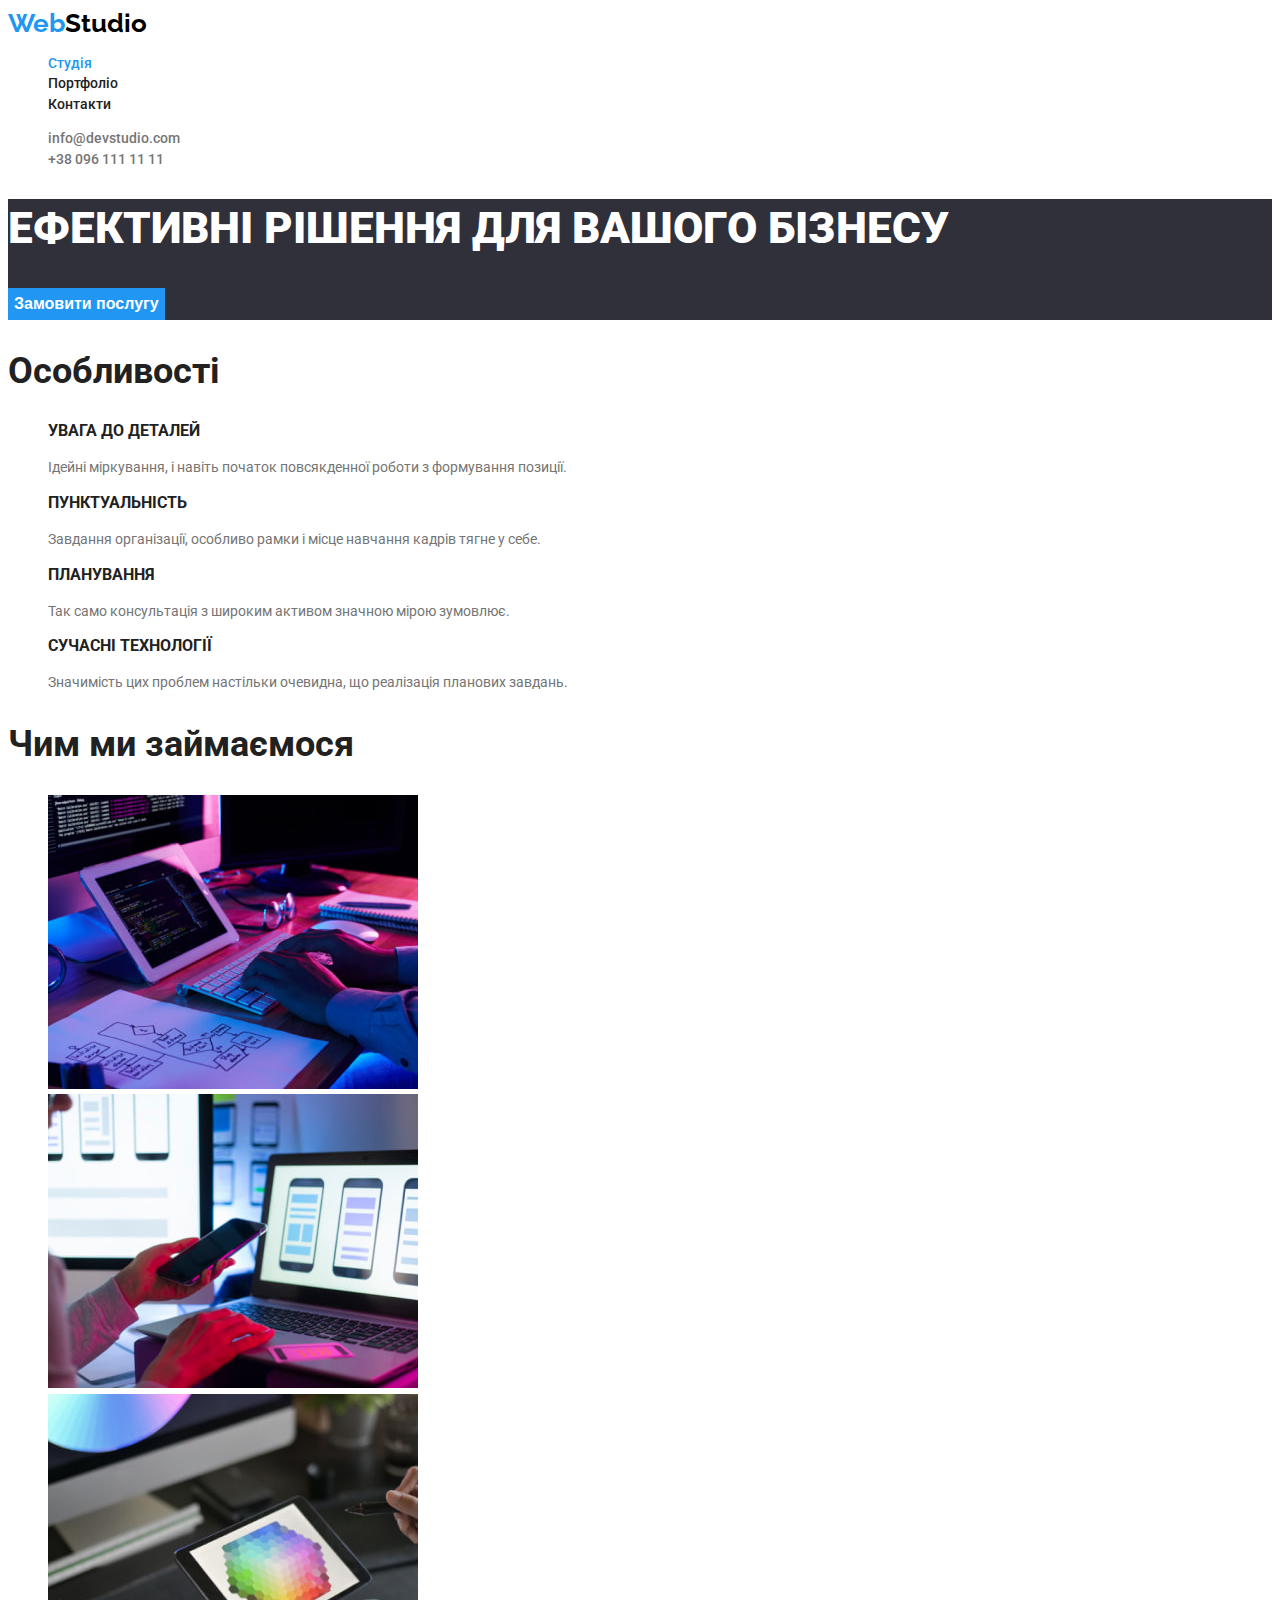
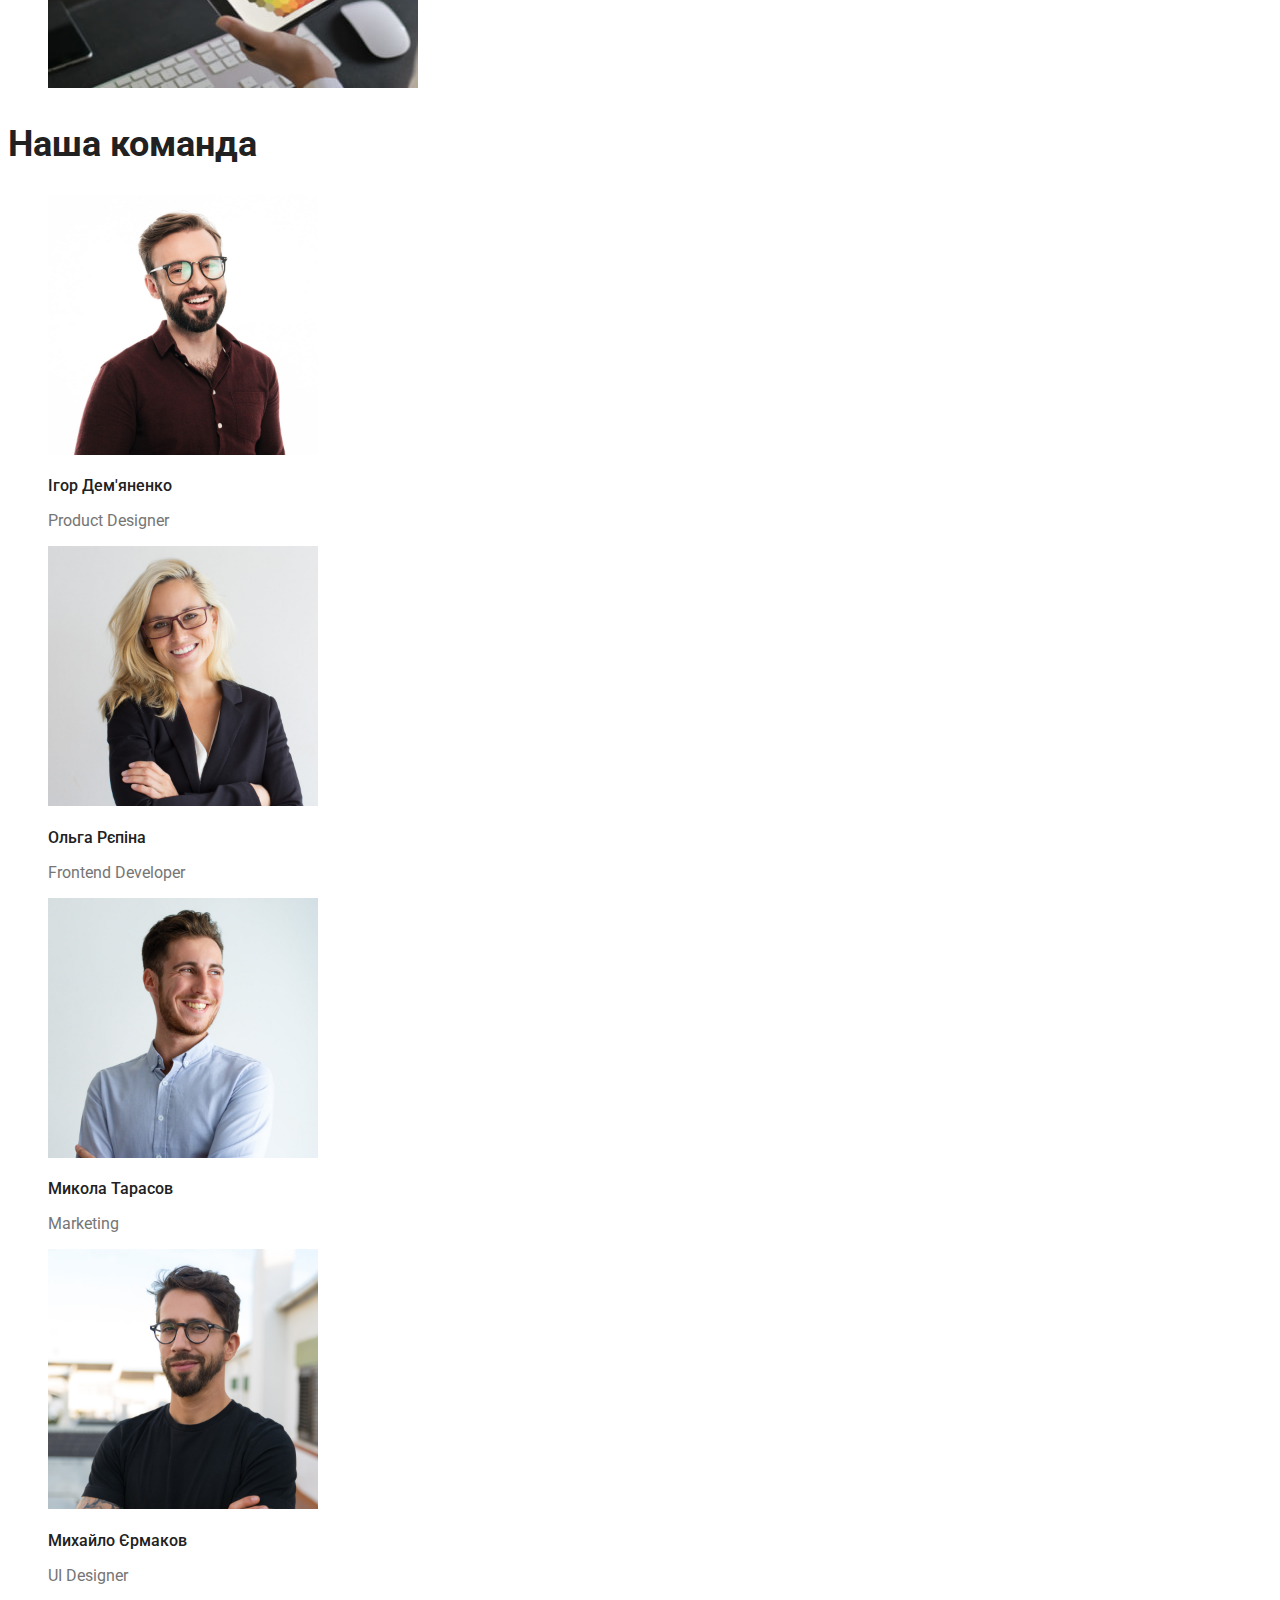
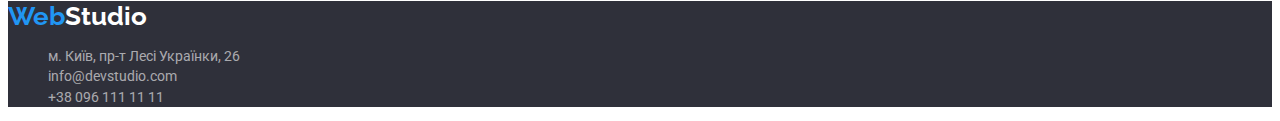
==== index.html @ 04b17957 "клонування попереднього проекту" ====
<!DOCTYPE html>
<html lang="uk">
<head>
    <meta charset="UTF-8">
    <meta http-equiv="X-UA-Compatible" content="IE=edge">
    <meta name="viewport" content="width=device-width, initial-scale=1.0">
    <title>Студія</title>
    <link rel="preconnect" href="https://fonts.googleapis.com">
    <link rel="preconnect" href="https://fonts.gstatic.com" crossorigin>
    <link href="https://fonts.googleapis.com/css2?family=Raleway:wght@700&family=Roboto:wght@400;500;700;900&display=swap"
        rel="stylesheet">
    <link rel="stylesheet" href="./css/styles.css">
</head>
<body>
    <header>
        <nav>
            <!-- логотип-->          
            <a class="logo-link" href="./index.html"><span class="logo blue">Web</span><span class="logo black">Studio</span></a>

            <!-- головне меню -->
            <ul class="site-nav list">
                <li><a class="link actual" href="./index.html">Студія</a></li>
                <li><a class="link" href="./portfolio.html">Портфоліо</a></li>
                <li><a class="link" href="">Контакти</a></li>
            </ul>
        </nav>
        
            <!-- контакти в шапці -->
            <ul class="header-contacts list">
                <li><a class="link" href="mailto:info@devstudio.com">info@devstudio.com</a></li>
                <li><a class="link" href="tel:+380961111111">+38 096 111 11 11</a></li>
            </ul>
    </header>

    <main>
        
        <!-- Герой -->
        <section class="hero">

            <h1 class="hero-title">Ефективні рішення для вашого бізнесу</h1>
            <button class="hero-button" type="button">Замовити послугу</button>

        </section>

        <!-- Особливості компанії -->
        <section class="section">
            <h2 class="section-title">Особливості</h2>
            <ul class="features list">
                <li>
                    <h3 class="title">Увага до деталей</h3>
                    <p>Ідейні міркування, і навіть початок повсякденної роботи з формування позиції.</p>
                </li>
                <li>
                    <h3 class="title">Пунктуальність</h3>
                    <p>Завдання організації, особливо рамки і місце навчання кадрів тягне у себе.</p>
                </li>
                <li>
                    <h3 class="title">Планування</h3>
                    <p>Так само консультація з широким активом значною мірою зумовлює.</p>
                    </li>
                <li>
                    <h3 class="title">Сучасні технології</h3>
                    <p>Значимість цих проблем настільки очевидна, що реалізація планових завдань.</p>
                </li>
            </ul>
        </section>

        <!-- Чим ми займаємося -->
        <section class="section">
            <h2 class="section-title">Чим ми займаємося</h2>
            <ul class="list">
                <li>
                    <img src="./images/box1.jpg" alt="програмування" width="370">
                    </li>
                <li>
                    <img src="./images/box2.jpg" alt="адаптивний вебдизайн" width="370">
                    </li>
                <li>
                    <img src="./images/box3.jpg" alt="тестування" width="370">
                    </li>
            </ul>
        </section>

        <!-- Наша команда -->
        <section class="section">
            <h2 class="section-title">Наша команда</h2>
            <ul class=" team list">
                <li>
                    <img src="./images/ihordemianenko.jpg" alt="Ігор Дем'яненко" width="270">
                    <h3 class="title">Ігор Дем'яненко</h3>
                    <p class="text" lang="en">Product Designer</p>
                </li>
                <li>
                    <img src="./images/olhariepina.jpg" alt="Ольга Рєпіна" width="270">
                    <h3 class="title">Ольга Рєпіна</h3>
                    <p class="text" lang="en">Frontend Developer</p>
                </li>
                <li>
                    <img src="./images/mykolatarasov.jpg" alt="Микола Тарасов" width="270">
                    <h3 class="title">Микола Тарасов</h3>
                    <p class="text" lang="en">Marketing</p>
                </li>
                <li>
                    <img src="./images/mykhailoiermakov.jpg" alt="Михайло Єрмаков" width="270">
                    <h3 class="title">Михайло Єрмаков</h3>
                    <p class="text" lang="en">UI Designer</p>
                </li>
            </ul>
        </section>

    </main>

    <!-- Підвал -->
    <footer class="footer">
        <a class="logo-link" href="./index.html"><span class="logo blue">Web</span><span class="logo white">Studio</span></a>
    
        <!-- контакти в підвалі -->
        <address class="contact-info"> 
            <ul class="list">
                <li><a class="link map" href="https://goo.gl/maps/V94aspMxWCVMp6bf6" target="_blank" rel="noopener noreferrer">м. Київ, пр-т Лесі Українки, 26</a></li>
                <li><a class="link" href="mailto:info@devstudio.com">info@devstudio.com</a></li>
                <li><a class="link" href="tel:+380961111111">+38 096 111 11 11</a></li>
            </ul>
        </address>
    </footer>
</body>
</html>
---- css/styles.css ----
/* color map */
    :root {
        --primary-text-color: #757575;
        --title-text-color: #212121;
        --footer-text-color: rgba(255, 255, 255, 0.6);
        --primary-accent-color: #2196F3;
        --secondary-accent-color: #FFFFFF;
        --primary-bcg-color: #F5F5F5;
        --bg-color-light: #F5F4FA;
        --bg-color-dark: #2F303A;
        --exemple-border-color: #EEEEEE;
    }

/* global text styles */
    body {
        color: var(--primary-text-color);
        font-family: 'Roboto', sans-serif;
        font-weight: 400;
        Font-size: 14px;
        Line-height: 1.46;
    }

/* logo styles */
    .logo {
        font-family: 'Raleway', sans-serif;
        font-weight: 700;
        font-size: 26px;
        line-height: 1.19;
    }
    .logo.blue {
        color: var(--primary-accent-color);
    }
    .logo.black {
        color: #000000;
    }
    .logo.white {
        color: var(--secondary-accent-color);
    }
    .logo-link {
        text-decoration: none;
    }

/* site navigation styles */
    .site-nav .link,
    .header-contacts .link {
        text-decoration: none;
        font-weight: 500;
        line-height: 1.14;
    }
    .site-nav .link {
        color: var(--title-text-color);
    }
    .header-contacts .link {
        color: var(--primary-text-color);
    }
    .site-nav .link:hover,
    .site-nav .link:focus,
    .header-contacts .link:hover,
    .header-contacts .link:focus {  
        color: var(--primary-accent-color);
    }
    .link.actual {
        color: var(--primary-accent-color);
    }

/* link list styles */
    .list {
        list-style: none;
    }

/* hero styles */
    .hero {
        background-color: var(--bg-color-dark);
    }
    .hero-title {
        color: var(--secondary-accent-color);
        font-weight: 900;
        font-size: 44px;
        line-height: 1.36;
        text-transform: uppercase;
    }
    .hero-button {
        background-color: var(--primary-accent-color);
        color: var(--secondary-accent-color);
        font-weight: 700;
        font-size: 16px;
        line-height: 1.88;
        border: none;
    }

/* section styles */
    .section-title {
        color: var(--title-text-color);
        font-weight: 700;
        font-size: 36px;
        line-height: 1.17;
    }

/* features styles */
    .features .title {
        color: var(--title-text-color);
        font-weight: 700;
        line-height: 1.14;
        text-transform: uppercase;
    }

/* team styles */
.team .title {
    color: var(--title-text-color);
    font-weight: 500;
}
.team .title,
.team .text {
    font-size: 16px;
    line-height: 1.19;
}

/* portfolio styles */
.filter-button {
    background-color: var(--bg-color-light);
    color: var(--title-text-color);
    font-size: 16px;
    font-weight: 500;
    line-height: 1.63;
    border: none;
}
.filter-button:hover,
.filter-button:focus {
    background-color: var(--primary-accent-color);
    color: var(--secondary-accent-color);
    font-size: 16px;
    font-weight: 500;
    line-height: 1.63;
    border: none;
}

.exemple .title {
    color: var(--title-text-color);
    font-weight: 700;
    font-size: 18px;
    line-height: 2.0;
}
.exemple .text {
    font-size: 16px;
    line-height: 1.88;
}

/* footer styles */
    .footer {
        background-color: var(--bg-color-dark);
    }
    .link.map {
        color: var(--secondary-accent-color);
    }
    .contact-info {
        font-style: normal;
    }
    .contact-info .link {
        text-decoration: none;
        color: var(--footer-text-color);
    }
    .contact-info .link:hover,
    .contact-info .link:focus {
        color: var(--primary-accent-color);
    }
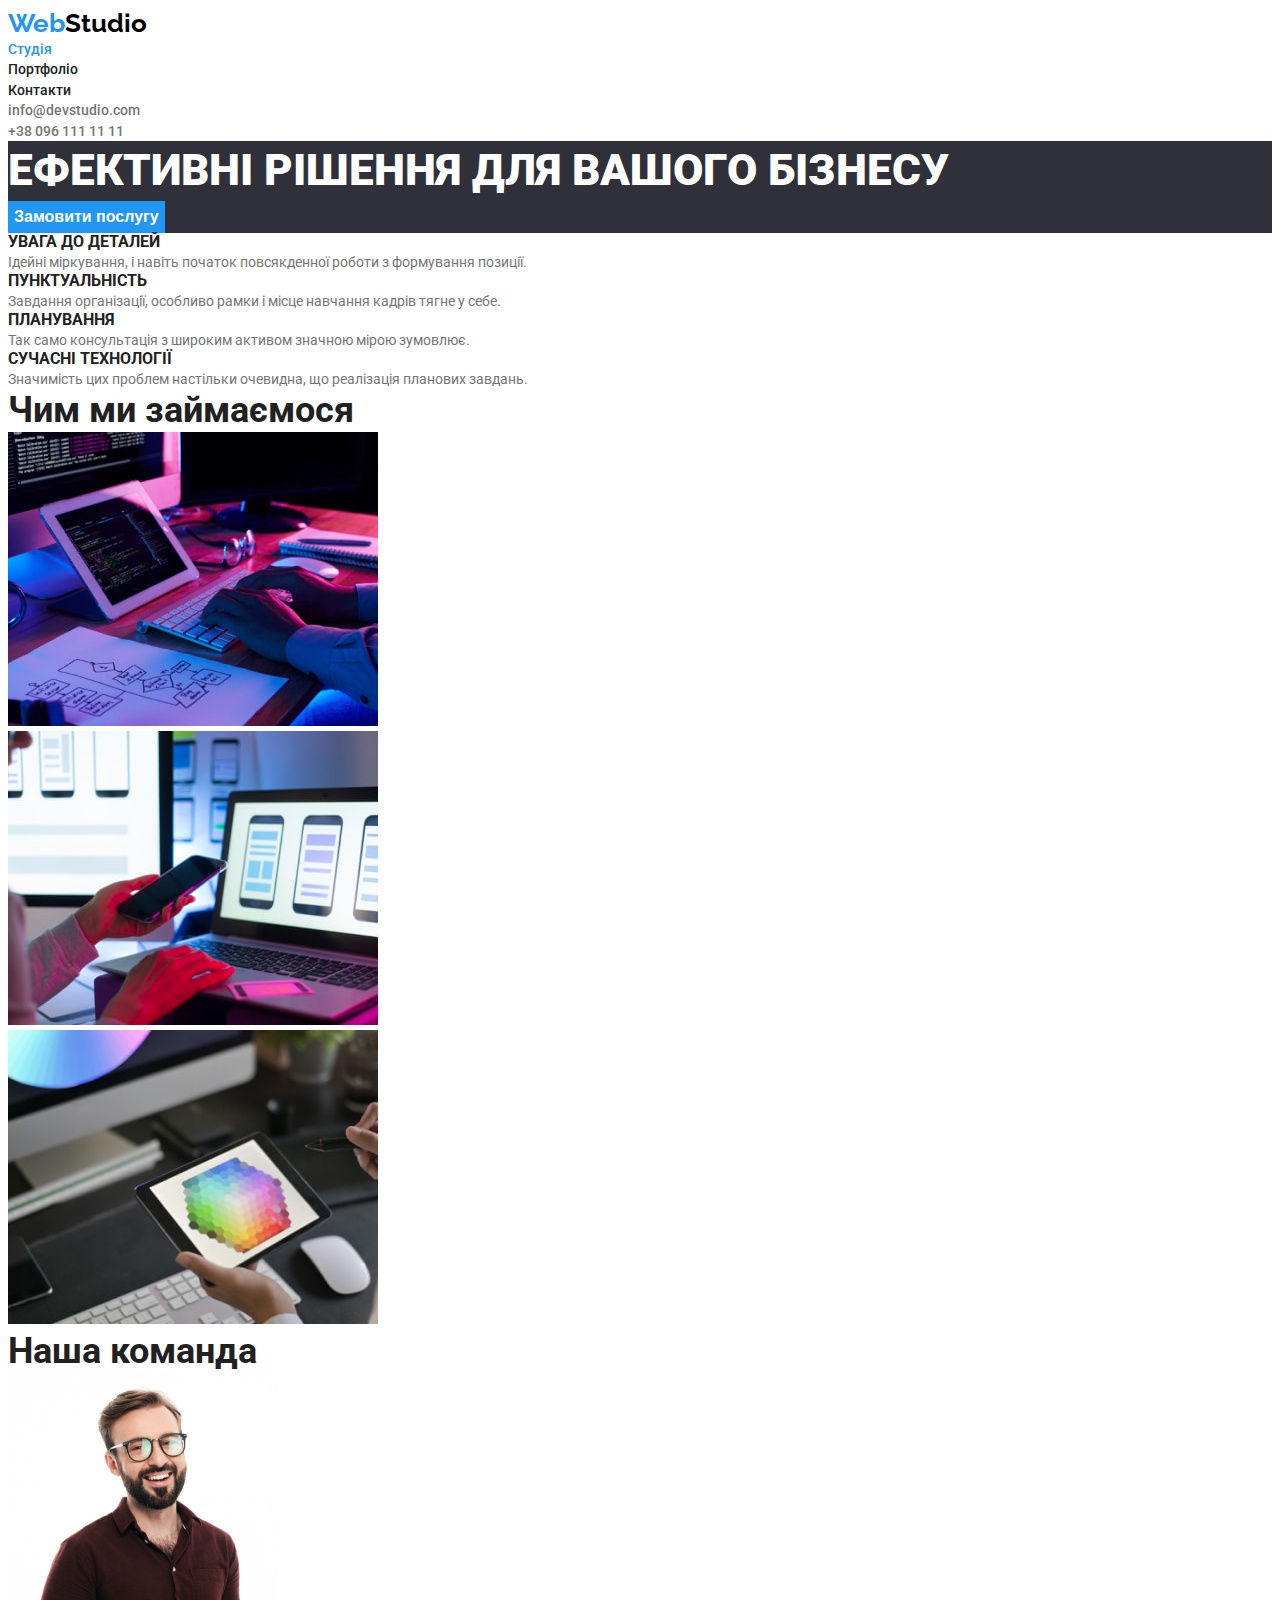
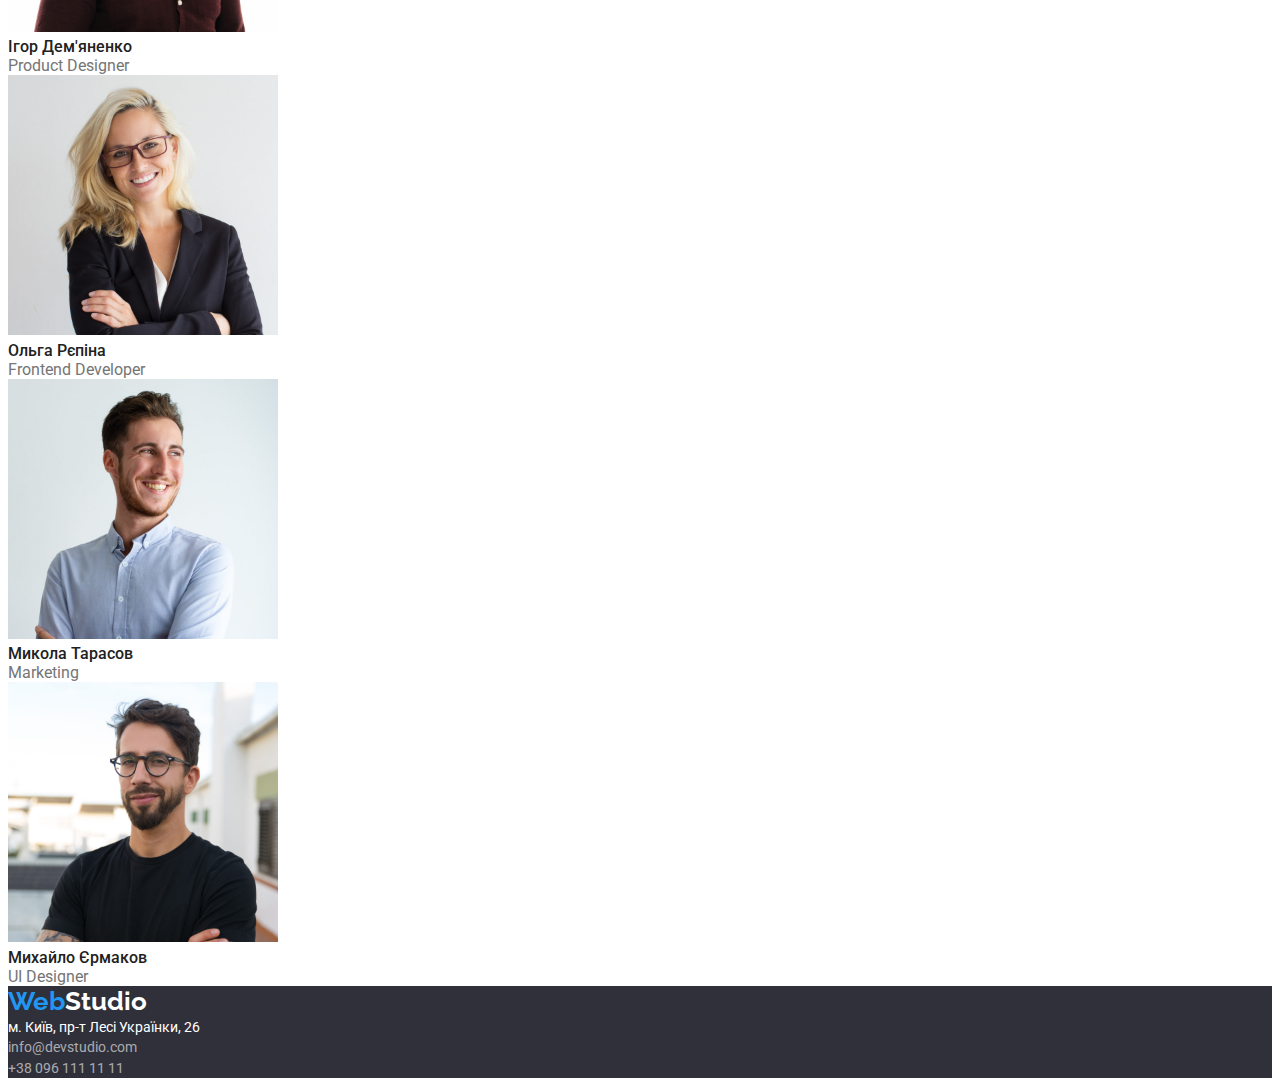
==== commit 942538a9: "обнулив стилі" ====
--- a/index.html
+++ b/index.html
@@ -15,7 +15,7 @@
     <header>
         <nav>
             <!-- логотип-->          
-            <a class="logo-link" href="./index.html"><span class="logo blue">Web</span><span class="logo black">Studio</span></a>
+            <a class="link" href="./index.html"><span class="logo blue">Web</span><span class="logo black">Studio</span></a>
 
             <!-- головне меню -->
             <ul class="site-nav list">
@@ -44,7 +44,7 @@
 
         <!-- Особливості компанії -->
         <section class="section">
-            <h2 class="section-title">Особливості</h2>
+            <h2 class="section-title visually-hidden">Особливості</h2>
             <ul class="features list">
                 <li>
                     <h3 class="title">Увага до деталей</h3>
@@ -112,7 +112,7 @@
 
     <!-- Підвал -->
     <footer class="footer">
-        <a class="logo-link" href="./index.html"><span class="logo blue">Web</span><span class="logo white">Studio</span></a>
+        <a class="link" href="./index.html"><span class="logo blue">Web</span><span class="logo white">Studio</span></a>
     
         <!-- контакти в підвалі -->
         <address class="contact-info"> 
--- a/css/styles.css
+++ b/css/styles.css
@@ -1,166 +1,206 @@
-
 /* color map */
-    :root {
-        --primary-text-color: #757575;
-        --title-text-color: #212121;
-        --footer-text-color: rgba(255, 255, 255, 0.6);
-        --primary-accent-color: #2196F3;
-        --secondary-accent-color: #FFFFFF;
-        --primary-bcg-color: #F5F5F5;
-        --bg-color-light: #F5F4FA;
-        --bg-color-dark: #2F303A;
-        --exemple-border-color: #EEEEEE;
-    }
+:root {
+  --primary-text-color: #757575;
+  --title-text-color: #212121;
+  --footer-text-color: rgba(255, 255, 255, 0.6);
+  --primary-accent-color: #2196f3;
+  --secondary-accent-color: #ffffff;
+  --primary-bcg-color: #f5f5f5;
+  --bg-color-light: #f5f4fa;
+  --bg-color-dark: #2f303a;
+  --exemple-border-color: #eeeeee;
+}
+
+/* reset basic styles*/
+
+h1,
+h2,
+h3,
+h4,
+p {
+  margin-top: 0;
+  margin-bottom: 0;
+}
+
+ul,
+ol {
+  margin-top: 0;
+  margin-bottom: 0;
+  padding-left: 0;
+}
+
+html {
+  box-sizing: border-box;
+}
+
+.link {
+  text-decoration: none;
+}
+
+*,
+*::before,
+*::after {
+  box-sizing: inherit;
+}
+
+.list {
+  list-style: none;
+}
 
 /* global text styles */
-    body {
-        color: var(--primary-text-color);
-        font-family: 'Roboto', sans-serif;
-        font-weight: 400;
-        Font-size: 14px;
-        Line-height: 1.46;
-    }
+body {
+  color: var(--primary-text-color);
+  font-family: 'Roboto', sans-serif;
+  font-weight: 400;
+  font-size: 14px;
+  line-height: 1.46;
+}
 
 /* logo styles */
-    .logo {
-        font-family: 'Raleway', sans-serif;
-        font-weight: 700;
-        font-size: 26px;
-        line-height: 1.19;
-    }
-    .logo.blue {
-        color: var(--primary-accent-color);
-    }
-    .logo.black {
-        color: #000000;
-    }
-    .logo.white {
-        color: var(--secondary-accent-color);
-    }
-    .logo-link {
-        text-decoration: none;
-    }
+.logo {
+  font-family: 'Raleway', sans-serif;
+  font-weight: 700;
+  font-size: 26px;
+  line-height: 1.19;
+}
+.logo.blue {
+  color: var(--primary-accent-color);
+}
+.logo.black {
+  color: #000000;
+}
+.logo.white {
+  color: var(--secondary-accent-color);
+}
 
 /* site navigation styles */
-    .site-nav .link,
-    .header-contacts .link {
-        text-decoration: none;
-        font-weight: 500;
-        line-height: 1.14;
-    }
-    .site-nav .link {
-        color: var(--title-text-color);
-    }
-    .header-contacts .link {
-        color: var(--primary-text-color);
-    }
-    .site-nav .link:hover,
-    .site-nav .link:focus,
-    .header-contacts .link:hover,
-    .header-contacts .link:focus {  
-        color: var(--primary-accent-color);
-    }
-    .link.actual {
-        color: var(--primary-accent-color);
-    }
-
-/* link list styles */
-    .list {
-        list-style: none;
-    }
+.site-nav .link,
+.header-contacts .link {
+  font-weight: 500;
+  line-height: 1.14;
+}
+.site-nav .link {
+  color: var(--title-text-color);
+}
+.header-contacts .link {
+  color: var(--primary-text-color);
+}
+.site-nav .link:hover,
+.site-nav .link:focus,
+.header-contacts .link:hover,
+.header-contacts .link:focus {
+  color: var(--primary-accent-color);
+}
+.link.actual {
+  color: var(--primary-accent-color);
+}
+
 
 /* hero styles */
-    .hero {
-        background-color: var(--bg-color-dark);
-    }
-    .hero-title {
-        color: var(--secondary-accent-color);
-        font-weight: 900;
-        font-size: 44px;
-        line-height: 1.36;
-        text-transform: uppercase;
-    }
-    .hero-button {
-        background-color: var(--primary-accent-color);
-        color: var(--secondary-accent-color);
-        font-weight: 700;
-        font-size: 16px;
-        line-height: 1.88;
-        border: none;
-    }
+.hero {
+  background-color: var(--bg-color-dark);
+}
+.hero-title {
+  color: var(--secondary-accent-color);
+  font-weight: 900;
+  font-size: 44px;
+  line-height: 1.36;
+  text-transform: uppercase;
+}
+.hero-button {
+  background-color: var(--primary-accent-color);
+  color: var(--secondary-accent-color);
+  font-weight: 700;
+  font-size: 16px;
+  line-height: 1.88;
+  border: none;
+}
 
 /* section styles */
-    .section-title {
-        color: var(--title-text-color);
-        font-weight: 700;
-        font-size: 36px;
-        line-height: 1.17;
-    }
+
+.visually-hidden {
+  position: absolute;
+  white-space: nowrap;
+  width: 1px;
+  height: 1px;
+  overflow: hidden;
+  border: 0;
+  padding: 0;
+  clip: rect(0 0 0 0);
+  clip-path: inset(50%);
+  margin: -1px;
+}
+
+.section-title {
+  color: var(--title-text-color);
+  font-weight: 700;
+  font-size: 36px;
+  line-height: 1.17;
+}
 
 /* features styles */
-    .features .title {
-        color: var(--title-text-color);
-        font-weight: 700;
-        line-height: 1.14;
-        text-transform: uppercase;
-    }
+.features .title {
+  color: var(--title-text-color);
+  font-weight: 700;
+  line-height: 1.14;
+  text-transform: uppercase;
+}
 
 /* team styles */
 .team .title {
-    color: var(--title-text-color);
-    font-weight: 500;
+  color: var(--title-text-color);
+  font-weight: 500;
 }
 .team .title,
 .team .text {
-    font-size: 16px;
-    line-height: 1.19;
+  font-size: 16px;
+  line-height: 1.19;
 }
 
 /* portfolio styles */
 .filter-button {
-    background-color: var(--bg-color-light);
-    color: var(--title-text-color);
-    font-size: 16px;
-    font-weight: 500;
-    line-height: 1.63;
-    border: none;
+  background-color: var(--bg-color-light);
+  color: var(--title-text-color);
+  font-size: 16px;
+  font-weight: 500;
+  line-height: 1.63;
+  border: none;
 }
 .filter-button:hover,
 .filter-button:focus {
-    background-color: var(--primary-accent-color);
-    color: var(--secondary-accent-color);
-    font-size: 16px;
-    font-weight: 500;
-    line-height: 1.63;
-    border: none;
+  background-color: var(--primary-accent-color);
+  color: var(--secondary-accent-color);
+  font-size: 16px;
+  font-weight: 500;
+  line-height: 1.63;
+  border: none;
 }
 
 .exemple .title {
-    color: var(--title-text-color);
-    font-weight: 700;
-    font-size: 18px;
-    line-height: 2.0;
+  color: var(--title-text-color);
+  font-weight: 700;
+  font-size: 18px;
+  line-height: 2;
 }
 .exemple .text {
-    font-size: 16px;
-    line-height: 1.88;
+  font-size: 16px;
+  line-height: 1.88;
 }
 
 /* footer styles */
-    .footer {
-        background-color: var(--bg-color-dark);
-    }
-    .link.map {
-        color: var(--secondary-accent-color);
-    }
-    .contact-info {
-        font-style: normal;
-    }
-    .contact-info .link {
-        text-decoration: none;
-        color: var(--footer-text-color);
-    }
-    .contact-info .link:hover,
-    .contact-info .link:focus {
-        color: var(--primary-accent-color);
-    }
+.footer {
+  background-color: var(--bg-color-dark);
+}
+.contact-info {
+  font-style: normal;
+}
+.contact-info .link {
+  color: var(--footer-text-color);
+}
+.contact-info .link:hover,
+.contact-info .link:focus {
+  color: var(--primary-accent-color);
+}
+.link.map {
+  color: var(--secondary-accent-color);
+}
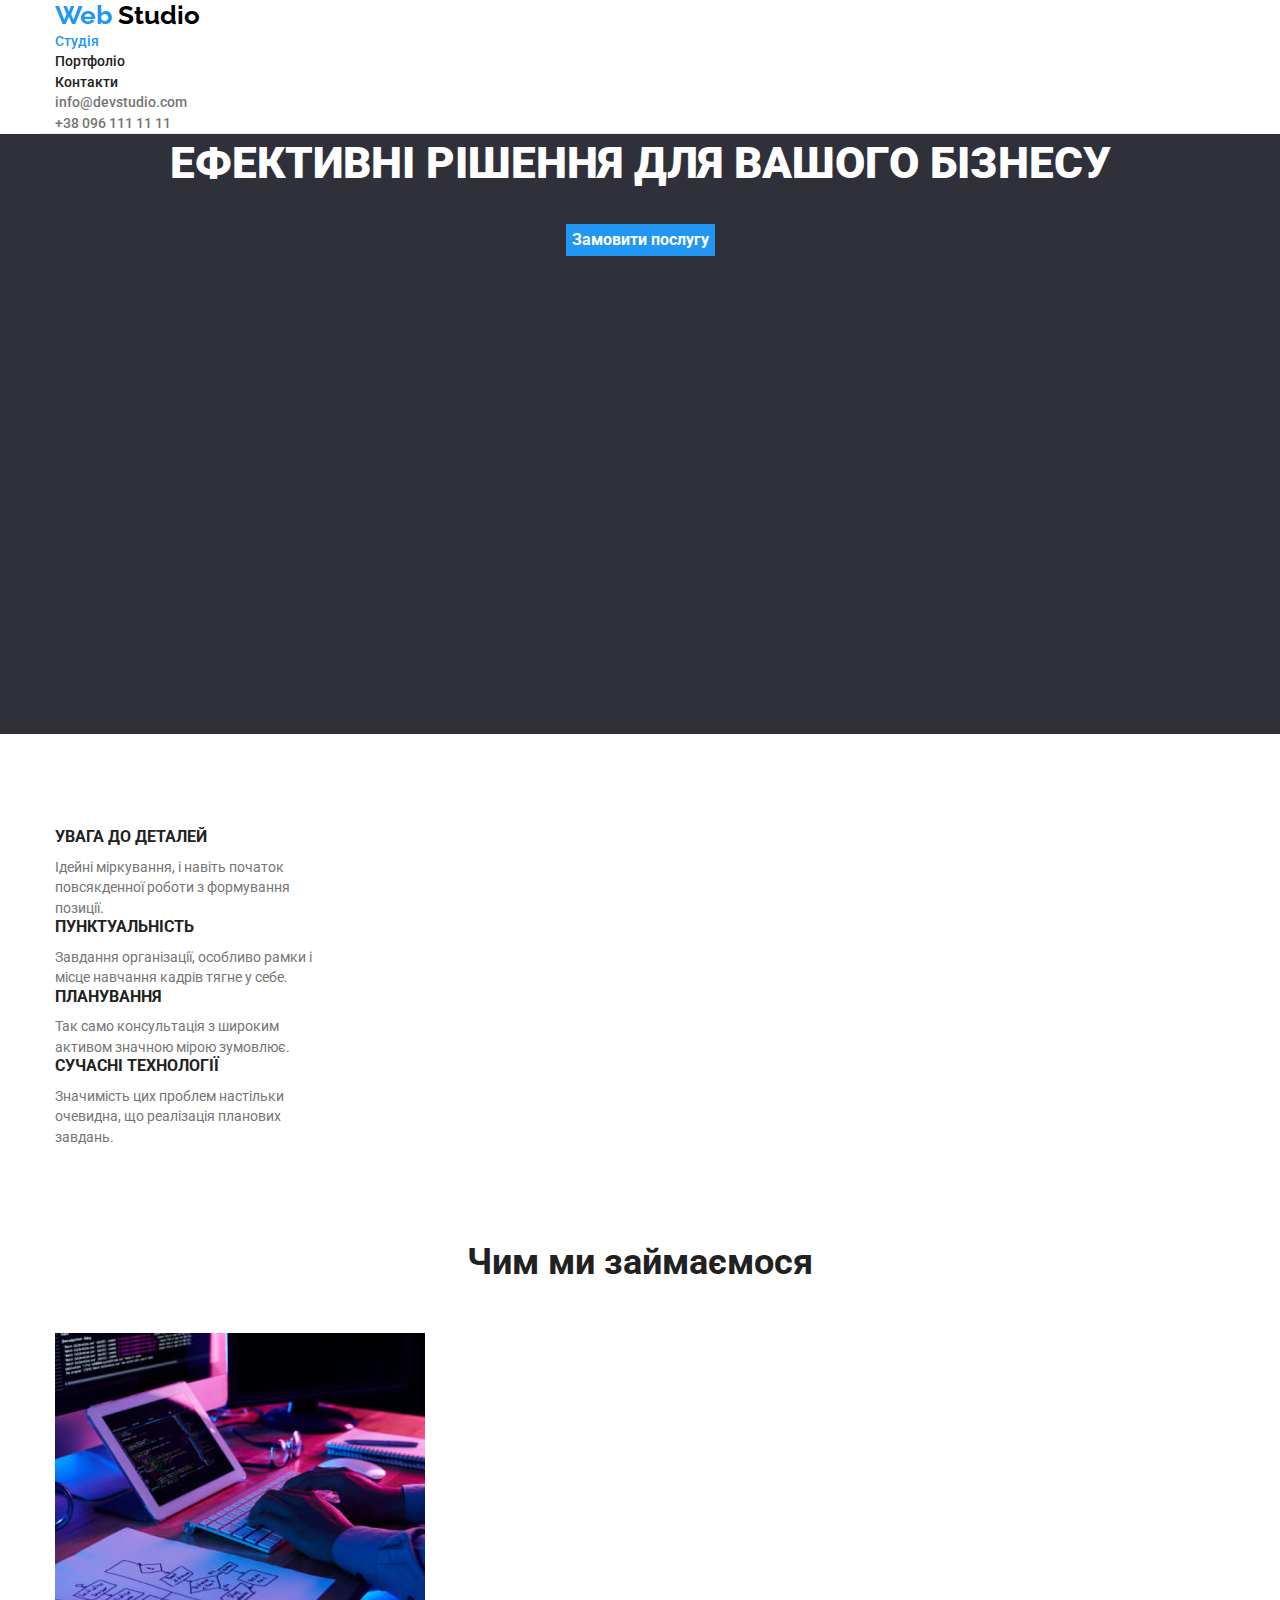
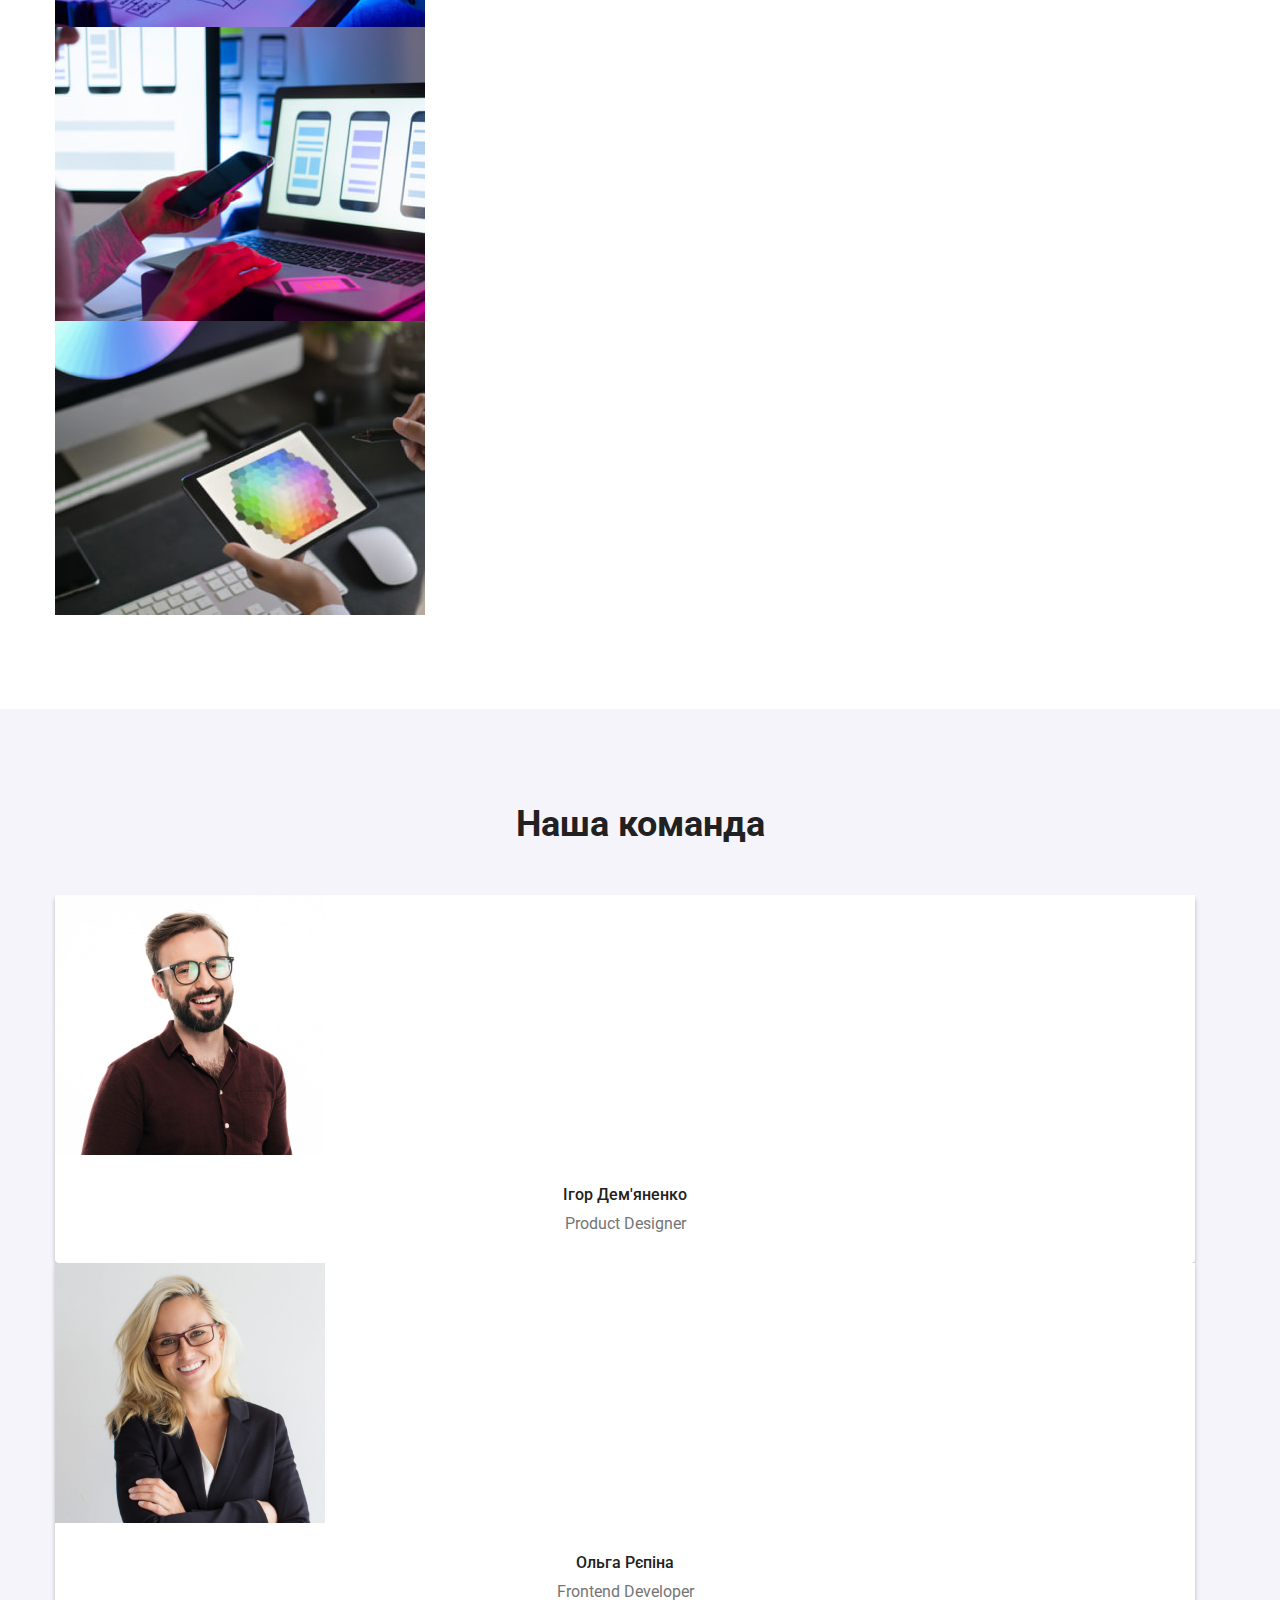
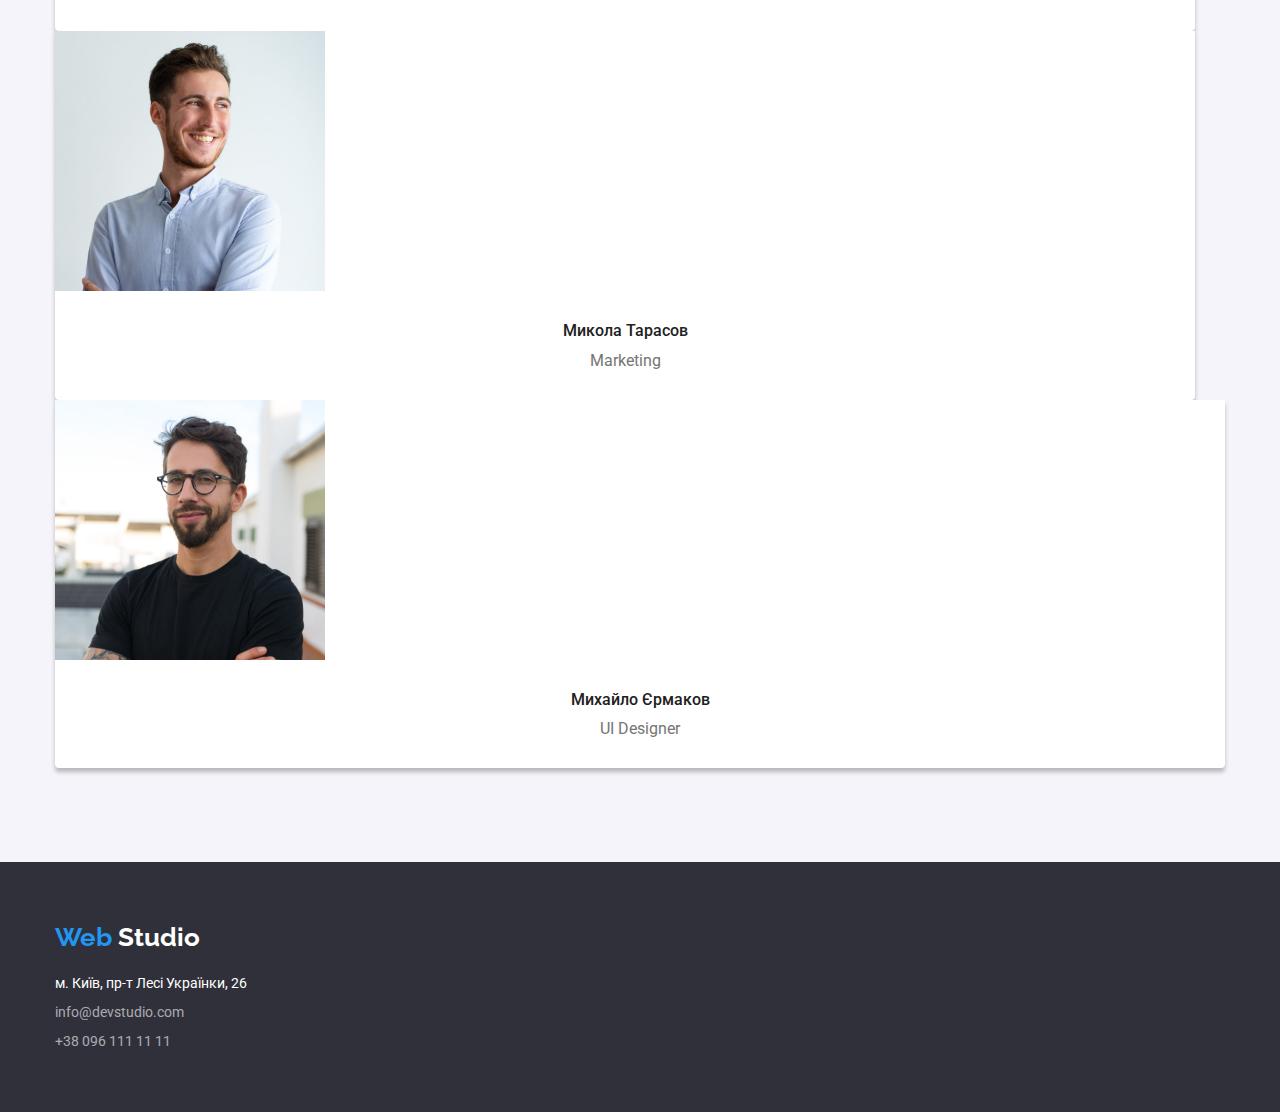
==== commit ff01b59d: "закінчив геометрію в індексі" ====
--- a/index.html
+++ b/index.html
@@ -1,127 +1,159 @@
 <!DOCTYPE html>
 <html lang="uk">
-<head>
-    <meta charset="UTF-8">
-    <meta http-equiv="X-UA-Compatible" content="IE=edge">
-    <meta name="viewport" content="width=device-width, initial-scale=1.0">
+  <head>
+    <meta charset="UTF-8" />
+    <meta http-equiv="X-UA-Compatible" content="IE=edge" />
+    <meta name="viewport" content="width=device-width, initial-scale=1.0" />
     <title>Студія</title>
-    <link rel="preconnect" href="https://fonts.googleapis.com">
-    <link rel="preconnect" href="https://fonts.gstatic.com" crossorigin>
-    <link href="https://fonts.googleapis.com/css2?family=Raleway:wght@700&family=Roboto:wght@400;500;700;900&display=swap"
-        rel="stylesheet">
-    <link rel="stylesheet" href="./css/styles.css">
-</head>
-<body>
-    <header>
+    <link rel="preconnect" href="https://fonts.googleapis.com" />
+    <link rel="preconnect" href="https://fonts.gstatic.com" crossorigin />
+    <link
+      href="https://fonts.googleapis.com/css2?family=Raleway:wght@700&family=Roboto:wght@400;500;700;900&display=swap"
+      rel="stylesheet"
+    />
+    <link
+      rel="stylesheet"
+      href="https://cdnjs.cloudflare.com/ajax/libs/modern-normalize/1.1.0/modern-normalize.min.css"
+    />
+    <link rel="stylesheet" href="./css/styles.css" />
+  </head>
+  <body>
+    <header class="page-header">
+      <div class="container">
         <nav>
-            <!-- логотип-->          
-            <a class="link" href="./index.html"><span class="logo blue">Web</span><span class="logo black">Studio</span></a>
+          <!-- логотип-->
+        <div class="logo">
+            <a class="link" href="./index.html">
+              <span class="logo-blue" lang="en">Web</span>
+              <span class="logo-black" lang="en">Studio</span>
+            </a>
+        </div>
 
-            <!-- головне меню -->
-            <ul class="site-nav list">
-                <li><a class="link actual" href="./index.html">Студія</a></li>
-                <li><a class="link" href="./portfolio.html">Портфоліо</a></li>
-                <li><a class="link" href="">Контакти</a></li>
-            </ul>
+          <!-- головне меню -->
+          <ul class="site-nav list">
+            <li><a class="link actual" href="./index.html">Студія</a></li>
+            <li><a class="link" href="./portfolio.html">Портфоліо</a></li>
+            <li><a class="link" href="">Контакти</a></li>
+          </ul>
         </nav>
-        
-            <!-- контакти в шапці -->
-            <ul class="header-contacts list">
-                <li><a class="link" href="mailto:info@devstudio.com">info@devstudio.com</a></li>
-                <li><a class="link" href="tel:+380961111111">+38 096 111 11 11</a></li>
-            </ul>
+
+        <!-- контакти в шапці -->
+        <ul class="header-contacts list">
+          <li><a class="link" href="mailto:info@devstudio.com">info@devstudio.com</a></li>
+          <li><a class="link" href="tel:+380961111111">+38 096 111 11 11</a></li>
+        </ul>
+      </div>
     </header>
 
     <main>
-        
-        <!-- Герой -->
-        <section class="hero">
+      <!-- Герой -->
+      <section class="hero-section">
+        <div class="container">
+        <h1 class="hero-title">Ефективні рішення для вашого бізнесу</h1>
+        <button class="hero-button" type="button">Замовити послугу</button>
+        </div>
+      </section>
 
-            <h1 class="hero-title">Ефективні рішення для вашого бізнесу</h1>
-            <button class="hero-button" type="button">Замовити послугу</button>
+      <!-- Особливості компанії -->
+      <section class="section features">
+        <div class="container">
+          <h2 class="section-title visually-hidden">Особливості</h2>
+          <ul class="features-list list">
+            <li class="feature-items">
+              <h3 class="title">Увага до деталей</h3>
+              <p>Ідейні міркування, і навіть початок повсякденної роботи з формування позиції.</p>
+            </li>
+            <li class="feature-items">
+              <h3 class="title">Пунктуальність</h3>
+              <p>Завдання організації, особливо рамки і місце навчання кадрів тягне у себе.</p>
+            </li>
+            <li class="feature-items">
+              <h3 class="title">Планування</h3>
+              <p>Так само консультація з широким активом значною мірою зумовлює.</p>
+            </li>
+            <li class="feature-items">
+              <h3 class="title">Сучасні технології</h3>
+              <p>Значимість цих проблем настільки очевидна, що реалізація планових завдань.</p>
+            </li>
+          </ul>
+        </div>
+      </section>
 
-        </section>
+      <!-- Чим ми займаємося -->
+      <section class="section skills">
+        <div class="container">
+          <h2 class="section-title">Чим ми займаємося</h2>
+          <ul class="skills-list list">
+            <li class="skills-item">
+              <img src="./images/box1.jpg" alt="програмування" width="370" />
+            </li>
+            <li class="skills-item">
+              <img src="./images/box2.jpg" alt="адаптивний вебдизайн" width="370" />
+            </li>
+            <li class="skills-item">
+              <img src="./images/box3.jpg" alt="тестування" width="370" />
+            </li>
+          </ul>
+        </div>
+      </section>
 
-        <!-- Особливості компанії -->
-        <section class="section">
-            <h2 class="section-title visually-hidden">Особливості</h2>
-            <ul class="features list">
-                <li>
-                    <h3 class="title">Увага до деталей</h3>
-                    <p>Ідейні міркування, і навіть початок повсякденної роботи з формування позиції.</p>
-                </li>
-                <li>
-                    <h3 class="title">Пунктуальність</h3>
-                    <p>Завдання організації, особливо рамки і місце навчання кадрів тягне у себе.</p>
-                </li>
-                <li>
-                    <h3 class="title">Планування</h3>
-                    <p>Так само консультація з широким активом значною мірою зумовлює.</p>
-                    </li>
-                <li>
-                    <h3 class="title">Сучасні технології</h3>
-                    <p>Значимість цих проблем настільки очевидна, що реалізація планових завдань.</p>
-                </li>
-            </ul>
-        </section>
-
-        <!-- Чим ми займаємося -->
-        <section class="section">
-            <h2 class="section-title">Чим ми займаємося</h2>
-            <ul class="list">
-                <li>
-                    <img src="./images/box1.jpg" alt="програмування" width="370">
-                    </li>
-                <li>
-                    <img src="./images/box2.jpg" alt="адаптивний вебдизайн" width="370">
-                    </li>
-                <li>
-                    <img src="./images/box3.jpg" alt="тестування" width="370">
-                    </li>
-            </ul>
-        </section>
-
-        <!-- Наша команда -->
-        <section class="section">
-            <h2 class="section-title">Наша команда</h2>
-            <ul class=" team list">
-                <li>
-                    <img src="./images/ihordemianenko.jpg" alt="Ігор Дем'яненко" width="270">
-                    <h3 class="title">Ігор Дем'яненко</h3>
-                    <p class="text" lang="en">Product Designer</p>
-                </li>
-                <li>
-                    <img src="./images/olhariepina.jpg" alt="Ольга Рєпіна" width="270">
-                    <h3 class="title">Ольга Рєпіна</h3>
-                    <p class="text" lang="en">Frontend Developer</p>
-                </li>
-                <li>
-                    <img src="./images/mykolatarasov.jpg" alt="Микола Тарасов" width="270">
-                    <h3 class="title">Микола Тарасов</h3>
-                    <p class="text" lang="en">Marketing</p>
-                </li>
-                <li>
-                    <img src="./images/mykhailoiermakov.jpg" alt="Михайло Єрмаков" width="270">
-                    <h3 class="title">Михайло Єрмаков</h3>
-                    <p class="text" lang="en">UI Designer</p>
-                </li>
-            </ul>
-        </section>
-
+      <!-- Наша команда -->
+      <section class="section team">
+        <div class="container">
+          <h2 class="section-title">Наша команда</h2>
+          <ul class="team-list list">
+            <li class="team-cards">
+              <img class="team-img" src="./images/ihordemianenko.jpg" alt="Ігор Дем'яненко" width="270" />
+              <h3 class="title">Ігор Дем'яненко</h3>
+              <p class="text" lang="en">Product Designer</p>
+            </li>
+            <li class="team-cards">
+              <img class="team-img" src="./images/olhariepina.jpg" alt="Ольга Рєпіна" width="270" />
+              <h3 class="title">Ольга Рєпіна</h3>
+              <p class="text" lang="en">Frontend Developer</p>
+            </li>
+            <li class="team-cards">
+              <img class="team-img" src="./images/mykolatarasov.jpg" alt="Микола Тарасов" width="270" />
+              <h3 class="title">Микола Тарасов</h3>
+              <p class="text" lang="en">Marketing</p>
+            </li>
+            <li class="team-cards">
+              <img class="team-img" src="./images/mykhailoiermakov.jpg" alt="Михайло Єрмаков" width="270" />
+              <h3 class="title">Михайло Єрмаков</h3>
+              <p class="text" lang="en">UI Designer</p>
+            </li>
+          </ul>
+        </div>
+      </section>
     </main>
 
     <!-- Підвал -->
-    <footer class="footer">
-        <a class="link" href="./index.html"><span class="logo blue">Web</span><span class="logo white">Studio</span></a>
-    
+    <footer class="page-footer">
+      <div class="container">
+        <div class="logo">
+            <a class="link" href="./index.html">
+              <span class="logo-blue" lang="en">Web</span>
+              <span class="logo-white" lang="en">Studio</span>
+            </a>
+        </div>
+
         <!-- контакти в підвалі -->
-        <address class="contact-info"> 
-            <ul class="list">
-                <li><a class="link map" href="https://goo.gl/maps/V94aspMxWCVMp6bf6" target="_blank" rel="noopener noreferrer">м. Київ, пр-т Лесі Українки, 26</a></li>
-                <li><a class="link" href="mailto:info@devstudio.com">info@devstudio.com</a></li>
-                <li><a class="link" href="tel:+380961111111">+38 096 111 11 11</a></li>
-            </ul>
+        <address class="footer-contacts">
+          <ul class="list">
+            <li class="footer-contacts-item">
+              <a
+                class="link map"
+                href="https://goo.gl/maps/V94aspMxWCVMp6bf6"
+                target="_blank"
+                rel="noopener noreferrer"
+                >м. Київ, пр-т Лесі Українки, 26</a
+              >
+            </li>
+            <li class="footer-contacts-item"><a class="link" href="mailto:info@devstudio.com">info@devstudio.com</a></li>
+            <li class="footer-contacts-item"><a class="link" href="tel:+380961111111">+38 096 111 11 11</a></li>
+          </ul>
         </address>
+      </div>
     </footer>
-</body>
-</html>+  </body>
+</html>
--- a/css/styles.css
+++ b/css/styles.css
@@ -8,10 +8,15 @@
   --primary-bcg-color: #f5f5f5;
   --bg-color-light: #f5f4fa;
   --bg-color-dark: #2f303a;
+  --team-cards-bg-color: #FFFFFF;
   --exemple-border-color: #eeeeee;
 }
 
 /* reset basic styles*/
+
+html {
+  box-sizing: border-box;
+}
 
 h1,
 h2,
@@ -29,10 +34,6 @@
   padding-left: 0;
 }
 
-html {
-  box-sizing: border-box;
-}
-
 .link {
   text-decoration: none;
 }
@@ -46,8 +47,11 @@
 .list {
   list-style: none;
 }
-
-/* global text styles */
+img {
+    display: block;
+}
+
+/* global styles */
 body {
   color: var(--primary-text-color);
   font-family: 'Roboto', sans-serif;
@@ -55,6 +59,12 @@
   font-size: 14px;
   line-height: 1.46;
 }
+.container {
+    width: 1200px;
+    margin: 0 auto;
+    padding: 0 15px;
+    /* outline: green solid 2px; */
+}
 
 /* logo styles */
 .logo {
@@ -63,17 +73,17 @@
   font-size: 26px;
   line-height: 1.19;
 }
-.logo.blue {
-  color: var(--primary-accent-color);
-}
-.logo.black {
+.logo-blue {
+  color: var(--primary-accent-color);
+}
+.logo-black {
   color: #000000;
 }
-.logo.white {
-  color: var(--secondary-accent-color);
-}
-
-/* site navigation styles */
+.logo-white {
+  color: var(--secondary-accent-color);
+}
+
+/* header styles */
 .site-nav .link,
 .header-contacts .link {
   font-weight: 500;
@@ -94,11 +104,15 @@
 .link.actual {
   color: var(--primary-accent-color);
 }
-
+.page-header .container {
+  border-bottom: #ececec solid 1px;
+}
 
 /* hero styles */
-.hero {
+.hero-section {
   background-color: var(--bg-color-dark);
+  text-align: center;
+  min-height: 600px;
 }
 .hero-title {
   color: var(--secondary-accent-color);
@@ -106,6 +120,7 @@
   font-size: 44px;
   line-height: 1.36;
   text-transform: uppercase;
+  margin-bottom: 30px;
 }
 .hero-button {
   background-color: var(--primary-accent-color);
@@ -114,6 +129,7 @@
   font-size: 16px;
   line-height: 1.88;
   border: none;
+  cursor: pointer;
 }
 
 /* section styles */
@@ -131,30 +147,78 @@
   margin: -1px;
 }
 
+.section {
+    padding: 94px 0;
+}
 .section-title {
   color: var(--title-text-color);
   font-weight: 700;
   font-size: 36px;
   line-height: 1.17;
+  text-align: center;
+  margin-bottom: 50px;
 }
 
 /* features styles */
-.features .title {
+.features-list .title {
   color: var(--title-text-color);
   font-weight: 700;
   line-height: 1.14;
   text-transform: uppercase;
 }
+.feature-items {
+    width: 270px;
+    margin-right: 30px;
+}
+.feature-items:last-child {
+    margin-right: 0;
+}
+.feature-items .title {
+    margin-bottom: 10px;
+}
+
+/* skills styles */
+.section.skills {
+    padding-top: 0;
+}
+.skills-item {
+   margin-right: 30px; 
+}
+.skills-item:last-child {
+   margin-right: 0; 
+}
 
 /* team styles */
-.team .title {
-  color: var(--title-text-color);
-  font-weight: 500;
-}
-.team .title,
-.team .text {
+.section.team {
+    background-color: var(--bg-color-light);
+}
+.team-list .title {
+  color: var(--title-text-color);
+  font-weight: 500;
+}
+.team-list .title,
+.team-list .text {
   font-size: 16px;
   line-height: 1.19;
+}
+.team-cards {
+    margin-right: 30px;
+    background-color: var(--team-cards-bg-color);
+    text-align: center;
+    padding-bottom: 30px;
+    border-bottom-left-radius: 4px;
+    border-bottom-right-radius: 4px;
+    box-shadow: 0px 4px 4px rgba(0, 0, 0, 0.25);
+}
+.team-cards:last-child {
+    margin-right: 0;
+}
+.team-cards .team-img {
+    margin-bottom: 30px;
+}
+.team-cards .title {
+    text-align: center;
+    margin-bottom: 10px;
 }
 
 /* portfolio styles */
@@ -188,18 +252,28 @@
 }
 
 /* footer styles */
-.footer {
+.page-footer {
   background-color: var(--bg-color-dark);
-}
-.contact-info {
+  padding: 60px 0;
+}
+.page-footer .logo {
+    margin-bottom: 20px;
+}
+.footer-contacts {
   font-style: normal;
 }
-.contact-info .link {
+.footer-contacts .link {
   color: var(--footer-text-color);
 }
-.contact-info .link:hover,
-.contact-info .link:focus {
-  color: var(--primary-accent-color);
+.footer-contacts .link:hover,
+.footer-contacts .link:focus {
+  color: var(--primary-accent-color);
+}
+.footer-contacts-item {
+    margin-bottom: 9px;
+}
+.footer-contacts-item:last-child {
+    margin-bottom: 0;
 }
 .link.map {
   color: var(--secondary-accent-color);
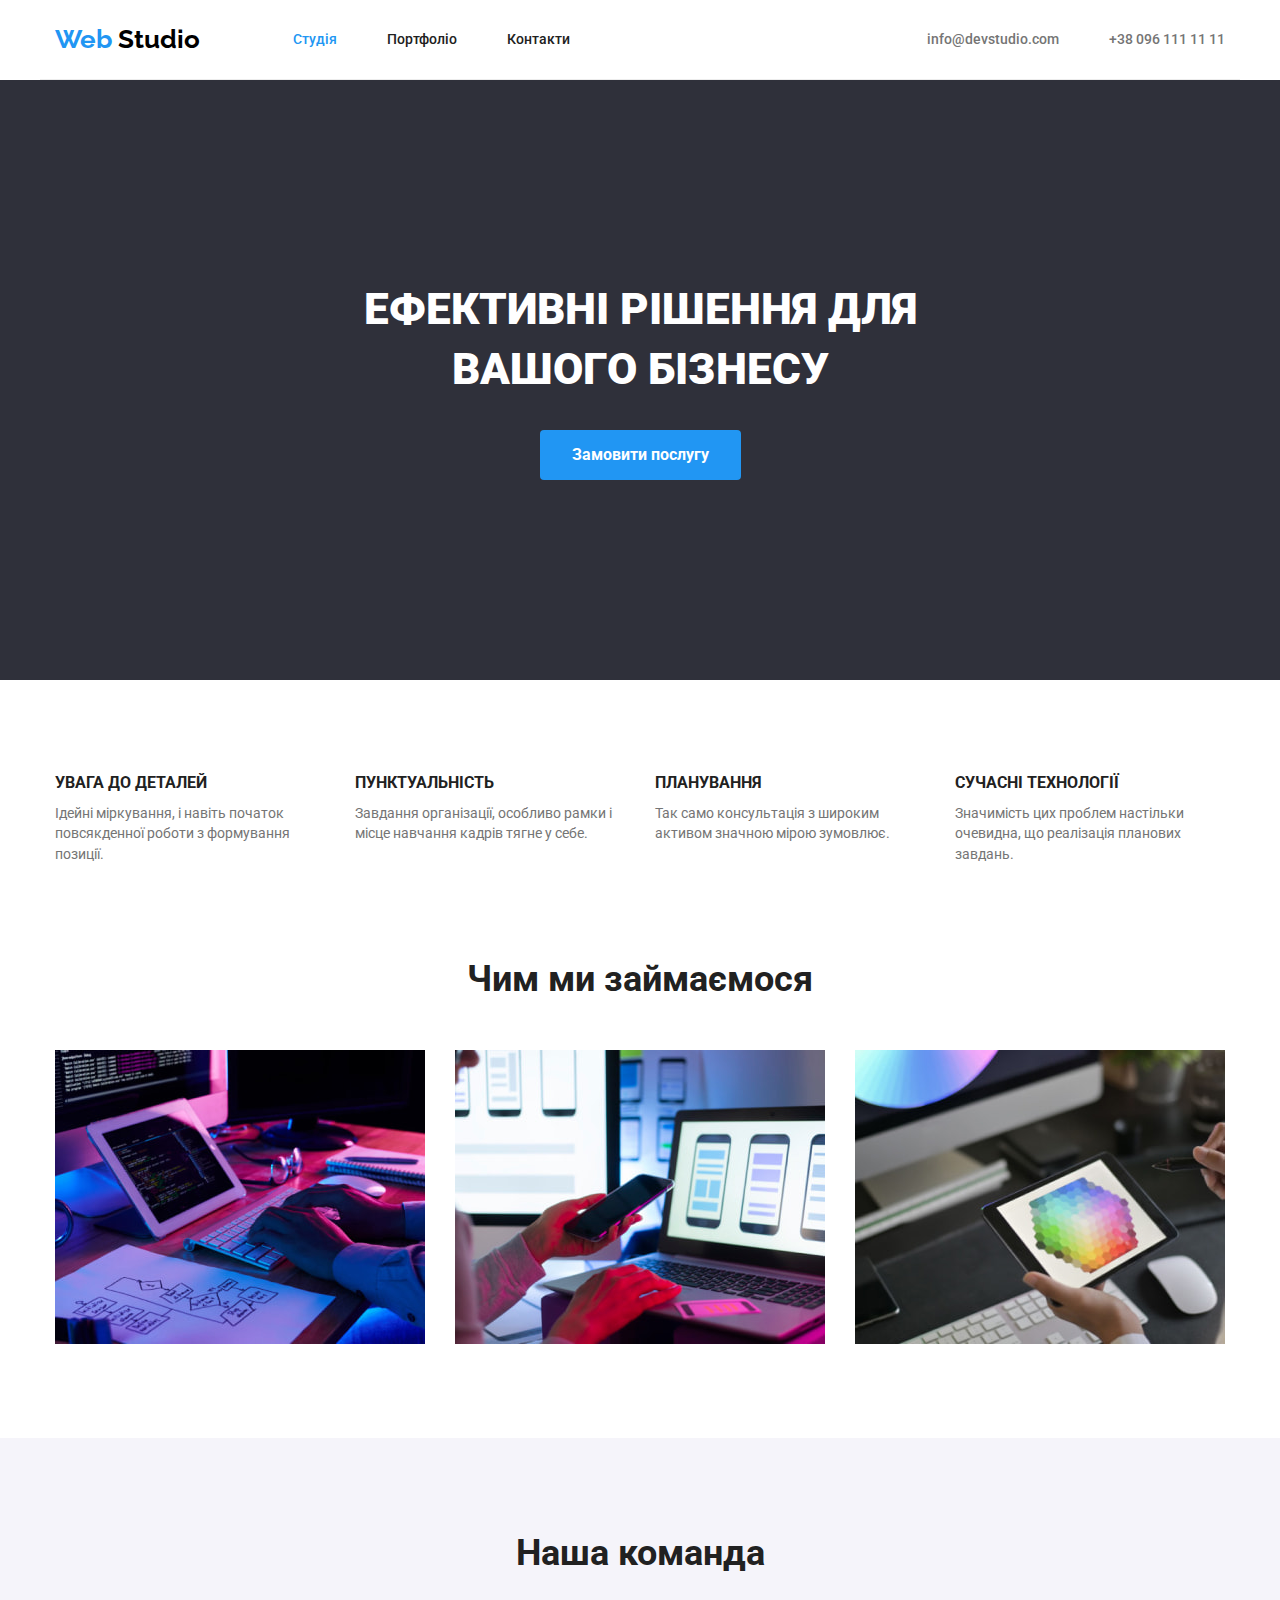
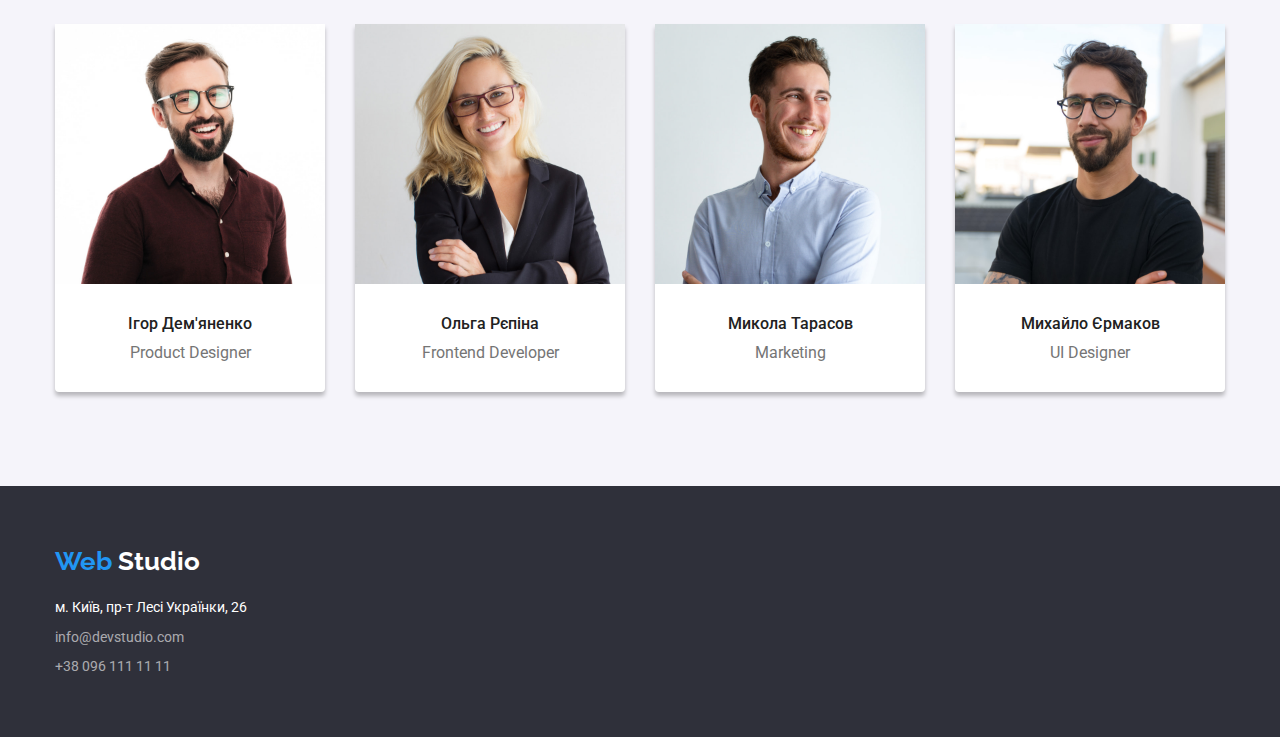
==== commit caaf202b: "домашка 3 готова до відправки на 1шу перевірку" ====
--- a/index.html
+++ b/index.html
@@ -20,37 +20,43 @@
   <body>
     <header class="page-header">
       <div class="container">
-        <nav>
+        <nav class="header-nav-box">
           <!-- логотип-->
-        <div class="logo">
+          <div class="logo">
             <a class="link" href="./index.html">
               <span class="logo-blue" lang="en">Web</span>
               <span class="logo-black" lang="en">Studio</span>
             </a>
-        </div>
+          </div>
 
           <!-- головне меню -->
           <ul class="site-nav list">
-            <li><a class="link actual" href="./index.html">Студія</a></li>
-            <li><a class="link" href="./portfolio.html">Портфоліо</a></li>
-            <li><a class="link" href="">Контакти</a></li>
+            <li class="header-link"><a class="link actual" href="./index.html">Студія</a></li>
+            <li class="header-link"><a class="link" href="./portfolio.html">Портфоліо</a></li>
+            <li class="header-link"><a class="link" href="">Контакти</a></li>
           </ul>
         </nav>
 
         <!-- контакти в шапці -->
         <ul class="header-contacts list">
-          <li><a class="link" href="mailto:info@devstudio.com">info@devstudio.com</a></li>
-          <li><a class="link" href="tel:+380961111111">+38 096 111 11 11</a></li>
+          <li class="header-link">
+            <a class="link" href="mailto:info@devstudio.com">info@devstudio.com</a>
+          </li>
+          <li class="header-link">
+            <a class="link" href="tel:+380961111111">+38 096 111 11 11</a>
+          </li>
         </ul>
       </div>
     </header>
 
     <main>
       <!-- Герой -->
-      <section class="hero-section">
+      <section class="section hero">
         <div class="container">
-        <h1 class="hero-title">Ефективні рішення для вашого бізнесу</h1>
-        <button class="hero-button" type="button">Замовити послугу</button>
+          <div class="hero-content-box">
+            <h1 class="hero-title">Ефективні рішення для вашого бізнесу</h1>
+            <button class="hero-button" type="button">Замовити послугу</button>
+          </div>
         </div>
       </section>
 
@@ -103,7 +109,12 @@
           <h2 class="section-title">Наша команда</h2>
           <ul class="team-list list">
             <li class="team-cards">
-              <img class="team-img" src="./images/ihordemianenko.jpg" alt="Ігор Дем'яненко" width="270" />
+              <img
+                class="team-img"
+                src="./images/ihordemianenko.jpg"
+                alt="Ігор Дем'яненко"
+                width="270"
+              />
               <h3 class="title">Ігор Дем'яненко</h3>
               <p class="text" lang="en">Product Designer</p>
             </li>
@@ -113,12 +124,22 @@
               <p class="text" lang="en">Frontend Developer</p>
             </li>
             <li class="team-cards">
-              <img class="team-img" src="./images/mykolatarasov.jpg" alt="Микола Тарасов" width="270" />
+              <img
+                class="team-img"
+                src="./images/mykolatarasov.jpg"
+                alt="Микола Тарасов"
+                width="270"
+              />
               <h3 class="title">Микола Тарасов</h3>
               <p class="text" lang="en">Marketing</p>
             </li>
             <li class="team-cards">
-              <img class="team-img" src="./images/mykhailoiermakov.jpg" alt="Михайло Єрмаков" width="270" />
+              <img
+                class="team-img"
+                src="./images/mykhailoiermakov.jpg"
+                alt="Михайло Єрмаков"
+                width="270"
+              />
               <h3 class="title">Михайло Єрмаков</h3>
               <p class="text" lang="en">UI Designer</p>
             </li>
@@ -131,10 +152,10 @@
     <footer class="page-footer">
       <div class="container">
         <div class="logo">
-            <a class="link" href="./index.html">
-              <span class="logo-blue" lang="en">Web</span>
-              <span class="logo-white" lang="en">Studio</span>
-            </a>
+          <a class="link" href="./index.html">
+            <span class="logo-blue" lang="en">Web</span>
+            <span class="logo-white" lang="en">Studio</span>
+          </a>
         </div>
 
         <!-- контакти в підвалі -->
@@ -149,8 +170,12 @@
                 >м. Київ, пр-т Лесі Українки, 26</a
               >
             </li>
-            <li class="footer-contacts-item"><a class="link" href="mailto:info@devstudio.com">info@devstudio.com</a></li>
-            <li class="footer-contacts-item"><a class="link" href="tel:+380961111111">+38 096 111 11 11</a></li>
+            <li class="footer-contacts-item">
+              <a class="link" href="mailto:info@devstudio.com">info@devstudio.com</a>
+            </li>
+            <li class="footer-contacts-item">
+              <a class="link" href="tel:+380961111111">+38 096 111 11 11</a>
+            </li>
           </ul>
         </address>
       </div>
--- a/css/styles.css
+++ b/css/styles.css
@@ -8,7 +8,7 @@
   --primary-bcg-color: #f5f5f5;
   --bg-color-light: #f5f4fa;
   --bg-color-dark: #2f303a;
-  --team-cards-bg-color: #FFFFFF;
+  --team-cards-bg-color: #ffffff;
   --exemple-border-color: #eeeeee;
 }
 
@@ -48,7 +48,7 @@
   list-style: none;
 }
 img {
-    display: block;
+  display: block;
 }
 
 /* global styles */
@@ -60,10 +60,9 @@
   line-height: 1.46;
 }
 .container {
-    width: 1200px;
-    margin: 0 auto;
-    padding: 0 15px;
-    /* outline: green solid 2px; */
+  width: 1200px;
+  margin: 0 auto;
+  padding: 0 15px;
 }
 
 /* logo styles */
@@ -105,14 +104,46 @@
   color: var(--primary-accent-color);
 }
 .page-header .container {
+  display: flex;
+  justify-content: space-between;
+  align-items: center;
+  min-height: 80px;
   border-bottom: #ececec solid 1px;
 }
+.header-nav-box {
+  display: flex;
+}
+.header-nav-box > .logo {
+  margin-right: 93px;
+}
+.site-nav.list,
+.header-contacts.list {
+  display: flex;
+  align-items: center;
+}
+.header-link {
+  margin-right: 50px;
+}
+.header-link:last-child {
+  margin-right: 0;
+}
 
 /* hero styles */
-.hero-section {
+.section.hero {
   background-color: var(--bg-color-dark);
   text-align: center;
+  padding: 0;
+}
+.hero .container {
+  display: flex;
   min-height: 600px;
+  justify-content: center;
+  flex-direction: column;
+  align-items: center;
+}
+.hero-content-box {
+  display: block;
+  width: 696px;
 }
 .hero-title {
   color: var(--secondary-accent-color);
@@ -129,7 +160,9 @@
   font-size: 16px;
   line-height: 1.88;
   border: none;
+  border-radius: 4px;
   cursor: pointer;
+  padding: 10px 32px;
 }
 
 /* section styles */
@@ -148,7 +181,7 @@
 }
 
 .section {
-    padding: 94px 0;
+  padding: 94px 0;
 }
 .section-title {
   color: var(--title-text-color);
@@ -166,31 +199,29 @@
   line-height: 1.14;
   text-transform: uppercase;
 }
+.features-list,
+.skills-list,
+.team-list,
+.exemple-list {
+  display: flex;
+  justify-content: space-between;
+  flex-wrap: wrap;
+}
 .feature-items {
-    width: 270px;
-    margin-right: 30px;
-}
-.feature-items:last-child {
-    margin-right: 0;
+  width: 270px;
 }
 .feature-items .title {
-    margin-bottom: 10px;
+  margin-bottom: 10px;
 }
 
 /* skills styles */
 .section.skills {
-    padding-top: 0;
-}
-.skills-item {
-   margin-right: 30px; 
-}
-.skills-item:last-child {
-   margin-right: 0; 
+  padding-top: 0;
 }
 
 /* team styles */
 .section.team {
-    background-color: var(--bg-color-light);
+  background-color: var(--bg-color-light);
 }
 .team-list .title {
   color: var(--title-text-color);
@@ -202,23 +233,19 @@
   line-height: 1.19;
 }
 .team-cards {
-    margin-right: 30px;
-    background-color: var(--team-cards-bg-color);
-    text-align: center;
-    padding-bottom: 30px;
-    border-bottom-left-radius: 4px;
-    border-bottom-right-radius: 4px;
-    box-shadow: 0px 4px 4px rgba(0, 0, 0, 0.25);
-}
-.team-cards:last-child {
-    margin-right: 0;
+  background-color: var(--team-cards-bg-color);
+  text-align: center;
+  padding-bottom: 30px;
+  border-bottom-left-radius: 4px;
+  border-bottom-right-radius: 4px;
+  box-shadow: 0px 4px 4px rgba(0, 0, 0, 0.25);
 }
 .team-cards .team-img {
-    margin-bottom: 30px;
+  margin-bottom: 30px;
 }
 .team-cards .title {
-    text-align: center;
-    margin-bottom: 10px;
+  text-align: center;
+  margin-bottom: 10px;
 }
 
 /* portfolio styles */
@@ -229,26 +256,49 @@
   font-weight: 500;
   line-height: 1.63;
   border: none;
+  border-radius: 4px;
 }
 .filter-button:hover,
 .filter-button:focus {
   background-color: var(--primary-accent-color);
   color: var(--secondary-accent-color);
-  font-size: 16px;
-  font-weight: 500;
-  line-height: 1.63;
-  border: none;
-}
-
+}
+.filter-button.actual-filter {
+  background-color: var(--primary-accent-color);
+  color: var(--secondary-accent-color);
+}
+
+.filter-list-item {
+  margin-right: 8px;
+}
+.filter-list-item:last-child {
+  margin-right: 0;
+}
+.filter {
+  display: flex;
+  justify-content: center;
+  margin-bottom: 50px;
+}
+.exemple {
+  border: var(--exemple-border-color) solid 1px;
+  margin-bottom: 30px;
+}
+.exemple-img {
+  margin-bottom: 20px;
+}
 .exemple .title {
   color: var(--title-text-color);
   font-weight: 700;
   font-size: 18px;
   line-height: 2;
+  margin-left: 24px;
+  margin-bottom: 4px;
 }
 .exemple .text {
   font-size: 16px;
   line-height: 1.88;
+  margin-left: 24px;
+  margin-bottom: 20px;
 }
 
 /* footer styles */
@@ -257,7 +307,7 @@
   padding: 60px 0;
 }
 .page-footer .logo {
-    margin-bottom: 20px;
+  margin-bottom: 20px;
 }
 .footer-contacts {
   font-style: normal;
@@ -270,10 +320,10 @@
   color: var(--primary-accent-color);
 }
 .footer-contacts-item {
-    margin-bottom: 9px;
+  margin-bottom: 9px;
 }
 .footer-contacts-item:last-child {
-    margin-bottom: 0;
+  margin-bottom: 0;
 }
 .link.map {
   color: var(--secondary-accent-color);
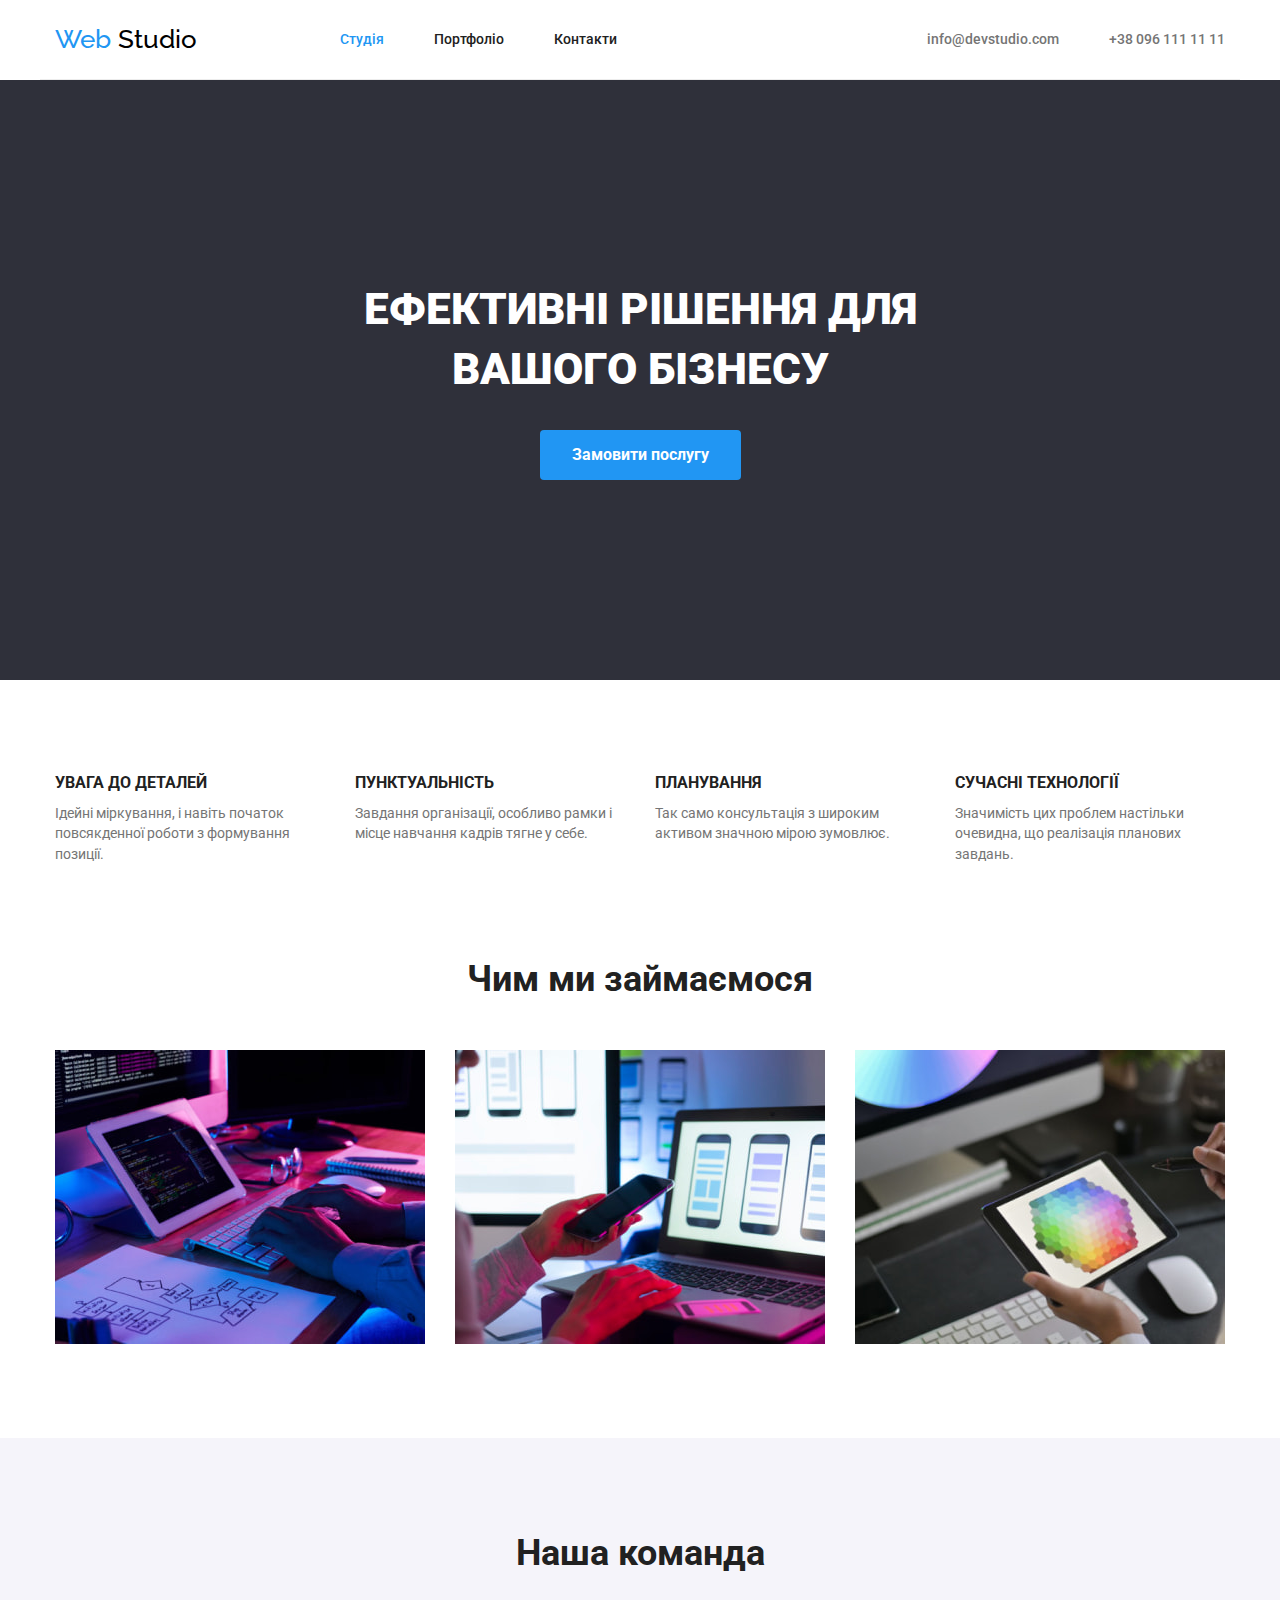
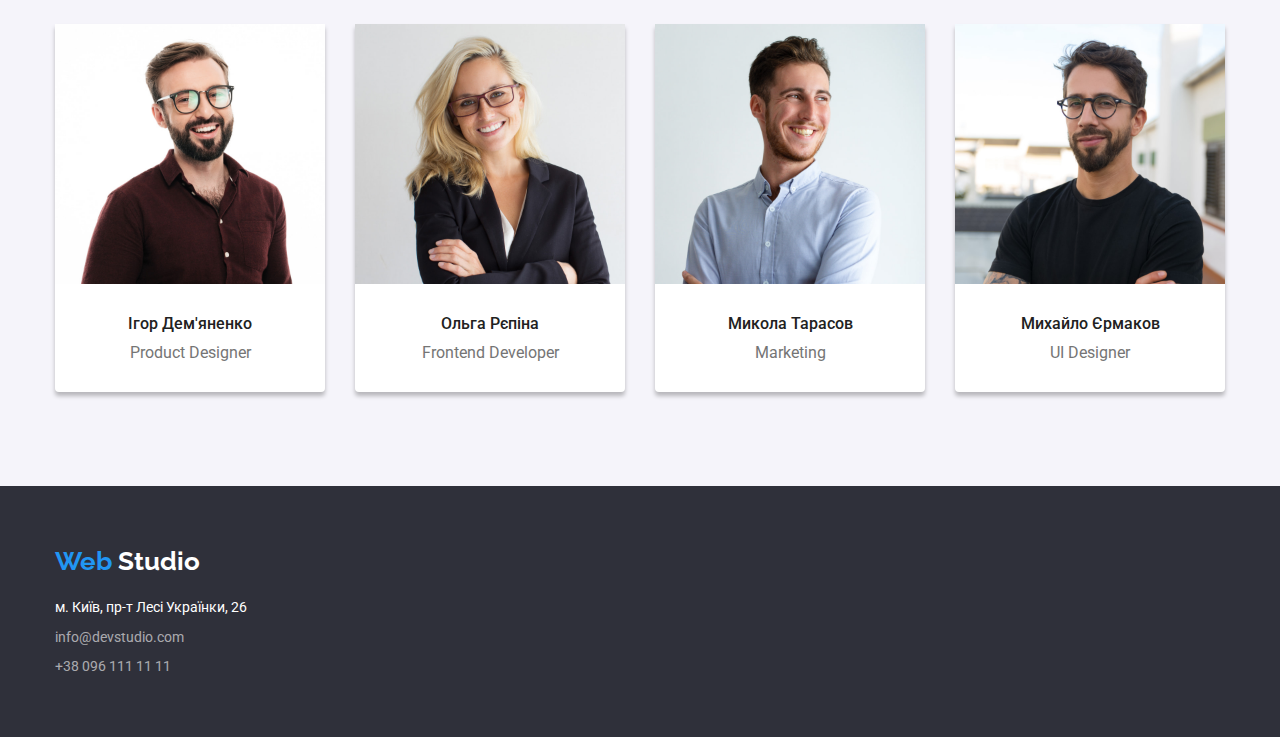
==== commit 409c33af: "упростив хедер" ====
--- a/index.html
+++ b/index.html
@@ -20,17 +20,14 @@
   <body>
     <header class="page-header">
       <div class="container">
-        <nav class="header-nav-box">
-          <!-- логотип-->
-          <div class="logo">
-            <a class="link" href="./index.html">
+        <nav>
+          <ul class="site-nav list">
+            <!-- лого в хедері -->
+            <li class="logo"><a class="link" href="./index.html">
               <span class="logo-blue" lang="en">Web</span>
               <span class="logo-black" lang="en">Studio</span>
-            </a>
-          </div>
-
-          <!-- головне меню -->
-          <ul class="site-nav list">
+            </a></li>
+            <!-- навігаційне меню -->
             <li class="header-link"><a class="link actual" href="./index.html">Студія</a></li>
             <li class="header-link"><a class="link" href="./portfolio.html">Портфоліо</a></li>
             <li class="header-link"><a class="link" href="">Контакти</a></li>
--- a/css/styles.css
+++ b/css/styles.css
@@ -110,22 +110,14 @@
   min-height: 80px;
   border-bottom: #ececec solid 1px;
 }
-.header-nav-box {
-  display: flex;
-}
-.header-nav-box > .logo {
+.logo {
   margin-right: 93px;
 }
 .site-nav.list,
 .header-contacts.list {
   display: flex;
   align-items: center;
-}
-.header-link {
-  margin-right: 50px;
-}
-.header-link:last-child {
-  margin-right: 0;
+  gap: 50px;
 }
 
 /* hero styles */
@@ -199,10 +191,7 @@
   line-height: 1.14;
   text-transform: uppercase;
 }
-.features-list,
-.skills-list,
-.team-list,
-.exemple-list {
+.features-list {
   display: flex;
   justify-content: space-between;
   flex-wrap: wrap;
@@ -218,10 +207,22 @@
 .section.skills {
   padding-top: 0;
 }
+.skills-list {
+  display: flex;
+  gap: 30px;
+  justify-content: center;
+  flex-wrap: wrap;
+}
 
 /* team styles */
 .section.team {
   background-color: var(--bg-color-light);
+}
+.team-list {
+  display: flex;
+  justify-content: center;
+  gap: 30px;
+  flex-wrap: wrap;
 }
 .team-list .title {
   color: var(--title-text-color);
@@ -280,10 +281,20 @@
   margin-bottom: 50px;
 }
 .exemple {
+  width: 370px;
   border: var(--exemple-border-color) solid 1px;
+}
+.exemple-list {
+  display: flex;
+  gap: 30px;
+  flex-wrap: wrap;
+}
+
+/* .exemple:not(:nth-last-child(-n+3)) {
   margin-bottom: 30px;
-}
+} */
 .exemple-img {
+  width: 100%;
   margin-bottom: 20px;
 }
 .exemple .title {
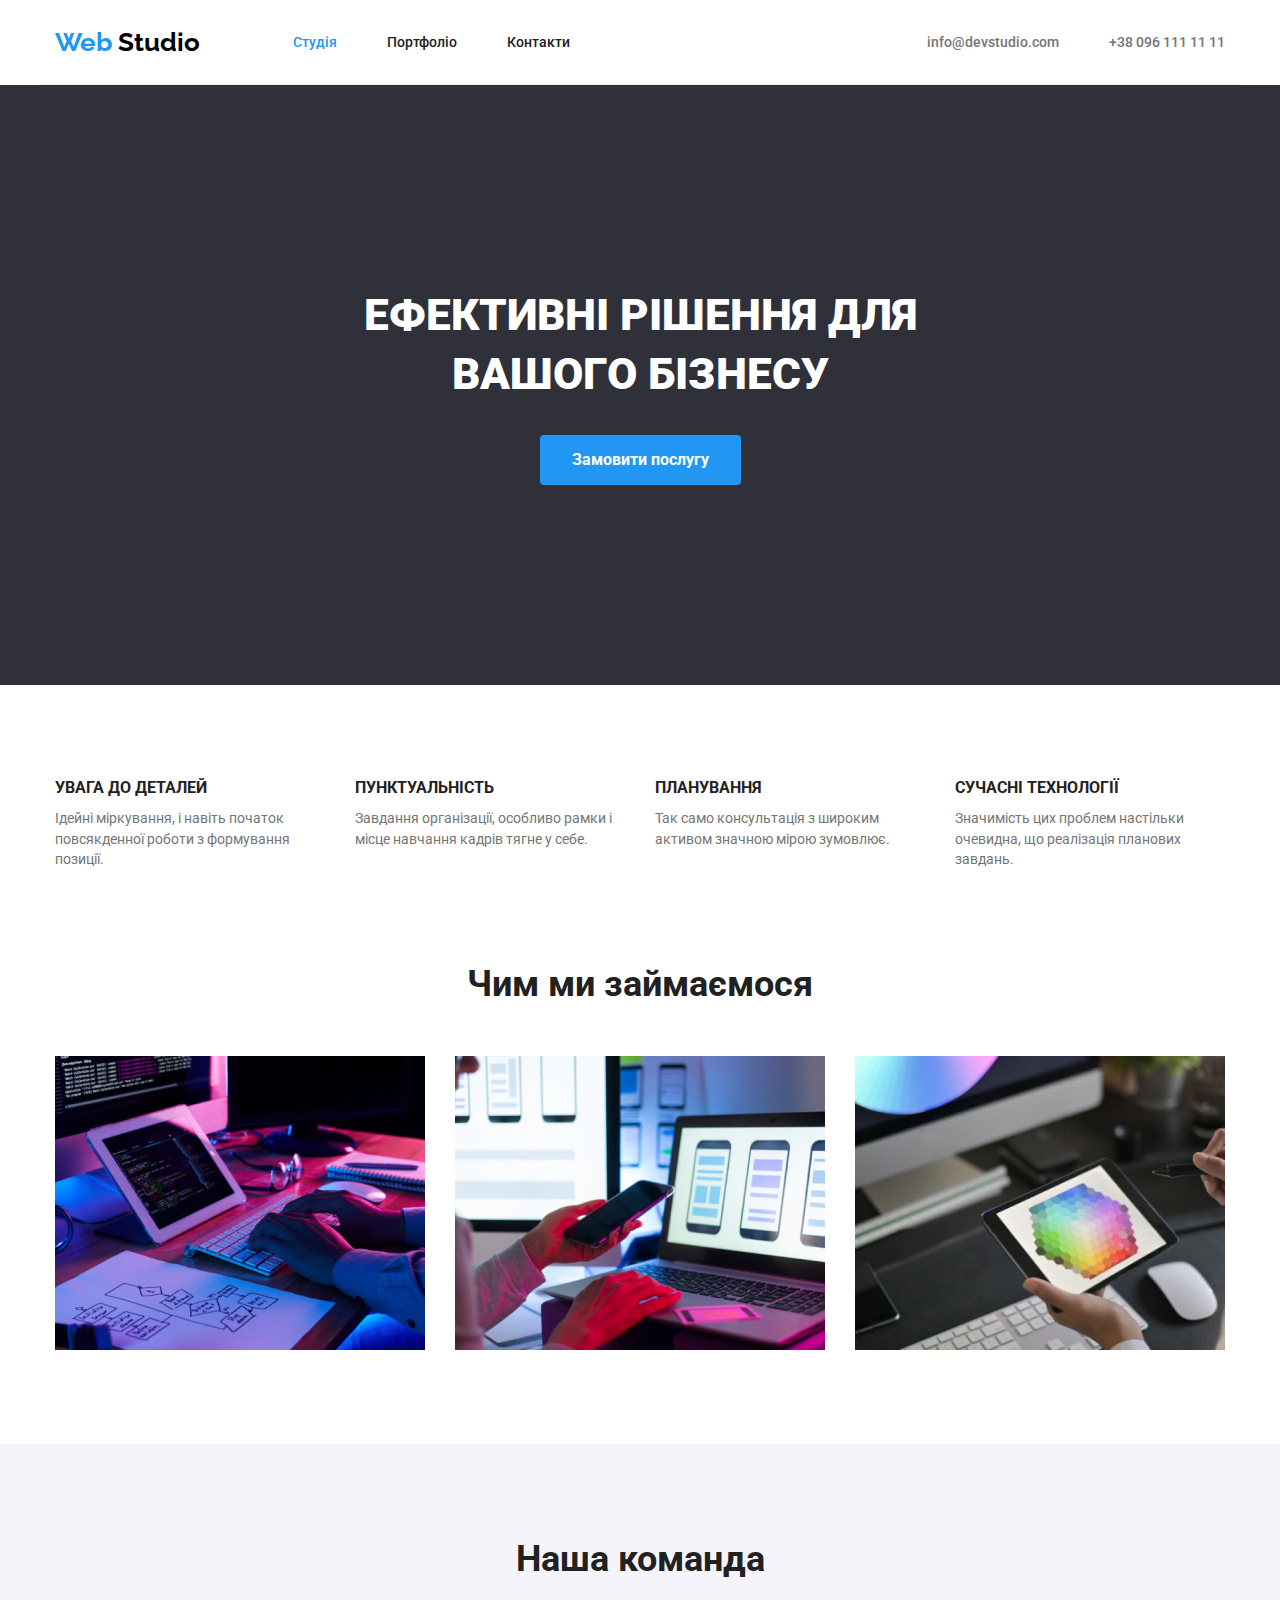
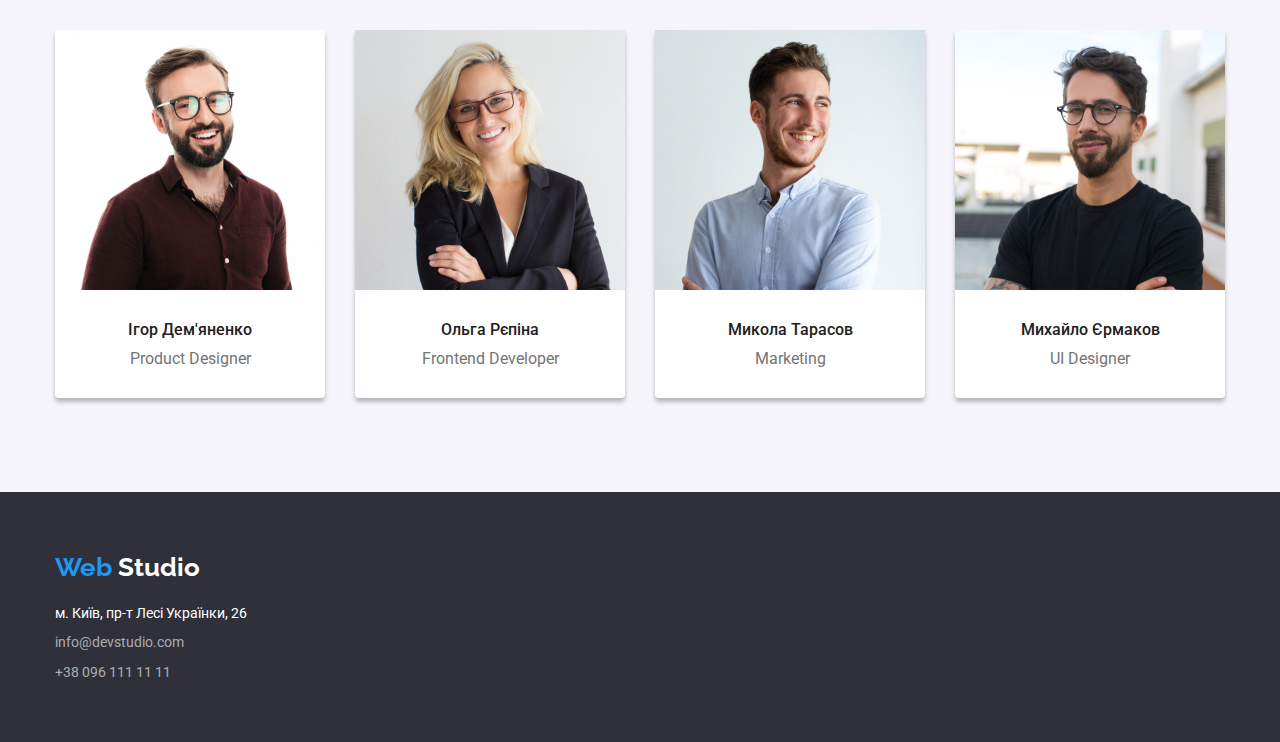
==== commit 8c8a9826: "виправив зауваження Демида" ====
--- a/index.html
+++ b/index.html
@@ -21,17 +21,22 @@
     <header class="page-header">
       <div class="container">
         <nav>
+          <div class="nav-box">
+          <!-- лого в хедері -->
+          <div class="logo">
+            <a class="link" href="./index.html">
+            <span class="logo-blue" lang="en">Web</span>
+            <span class="logo-black" lang="en">Studio</span>
+            </a>
+          </div>
+            
           <ul class="site-nav list">
-            <!-- лого в хедері -->
-            <li class="logo"><a class="link" href="./index.html">
-              <span class="logo-blue" lang="en">Web</span>
-              <span class="logo-black" lang="en">Studio</span>
-            </a></li>
             <!-- навігаційне меню -->
             <li class="header-link"><a class="link actual" href="./index.html">Студія</a></li>
             <li class="header-link"><a class="link" href="./portfolio.html">Портфоліо</a></li>
             <li class="header-link"><a class="link" href="">Контакти</a></li>
           </ul>
+          </div>
         </nav>
 
         <!-- контакти в шапці -->
--- a/css/styles.css
+++ b/css/styles.css
@@ -83,6 +83,13 @@
 }
 
 /* header styles */
+.nav-box {
+  display: flex;
+  align-items: center;
+}
+.logo .link {
+  margin-right: 93px;
+}
 .site-nav .link,
 .header-contacts .link {
   font-weight: 500;
@@ -107,17 +114,15 @@
   display: flex;
   justify-content: space-between;
   align-items: center;
-  min-height: 80px;
   border-bottom: #ececec solid 1px;
-}
-.logo {
-  margin-right: 93px;
 }
 .site-nav.list,
 .header-contacts.list {
   display: flex;
   align-items: center;
   gap: 50px;
+  margin-top: 32px;
+  margin-bottom: 32px;
 }
 
 /* hero styles */
@@ -258,6 +263,7 @@
   line-height: 1.63;
   border: none;
   border-radius: 4px;
+  padding: 6px 22px;
 }
 .filter-button:hover,
 .filter-button:focus {
@@ -267,6 +273,7 @@
 .filter-button.actual-filter {
   background-color: var(--primary-accent-color);
   color: var(--secondary-accent-color);
+  padding: 6px 25px;
 }
 
 .filter-list-item {
@@ -339,3 +346,6 @@
 .link.map {
   color: var(--secondary-accent-color);
 }
+.link.no-margin {
+  margin: 0;
+}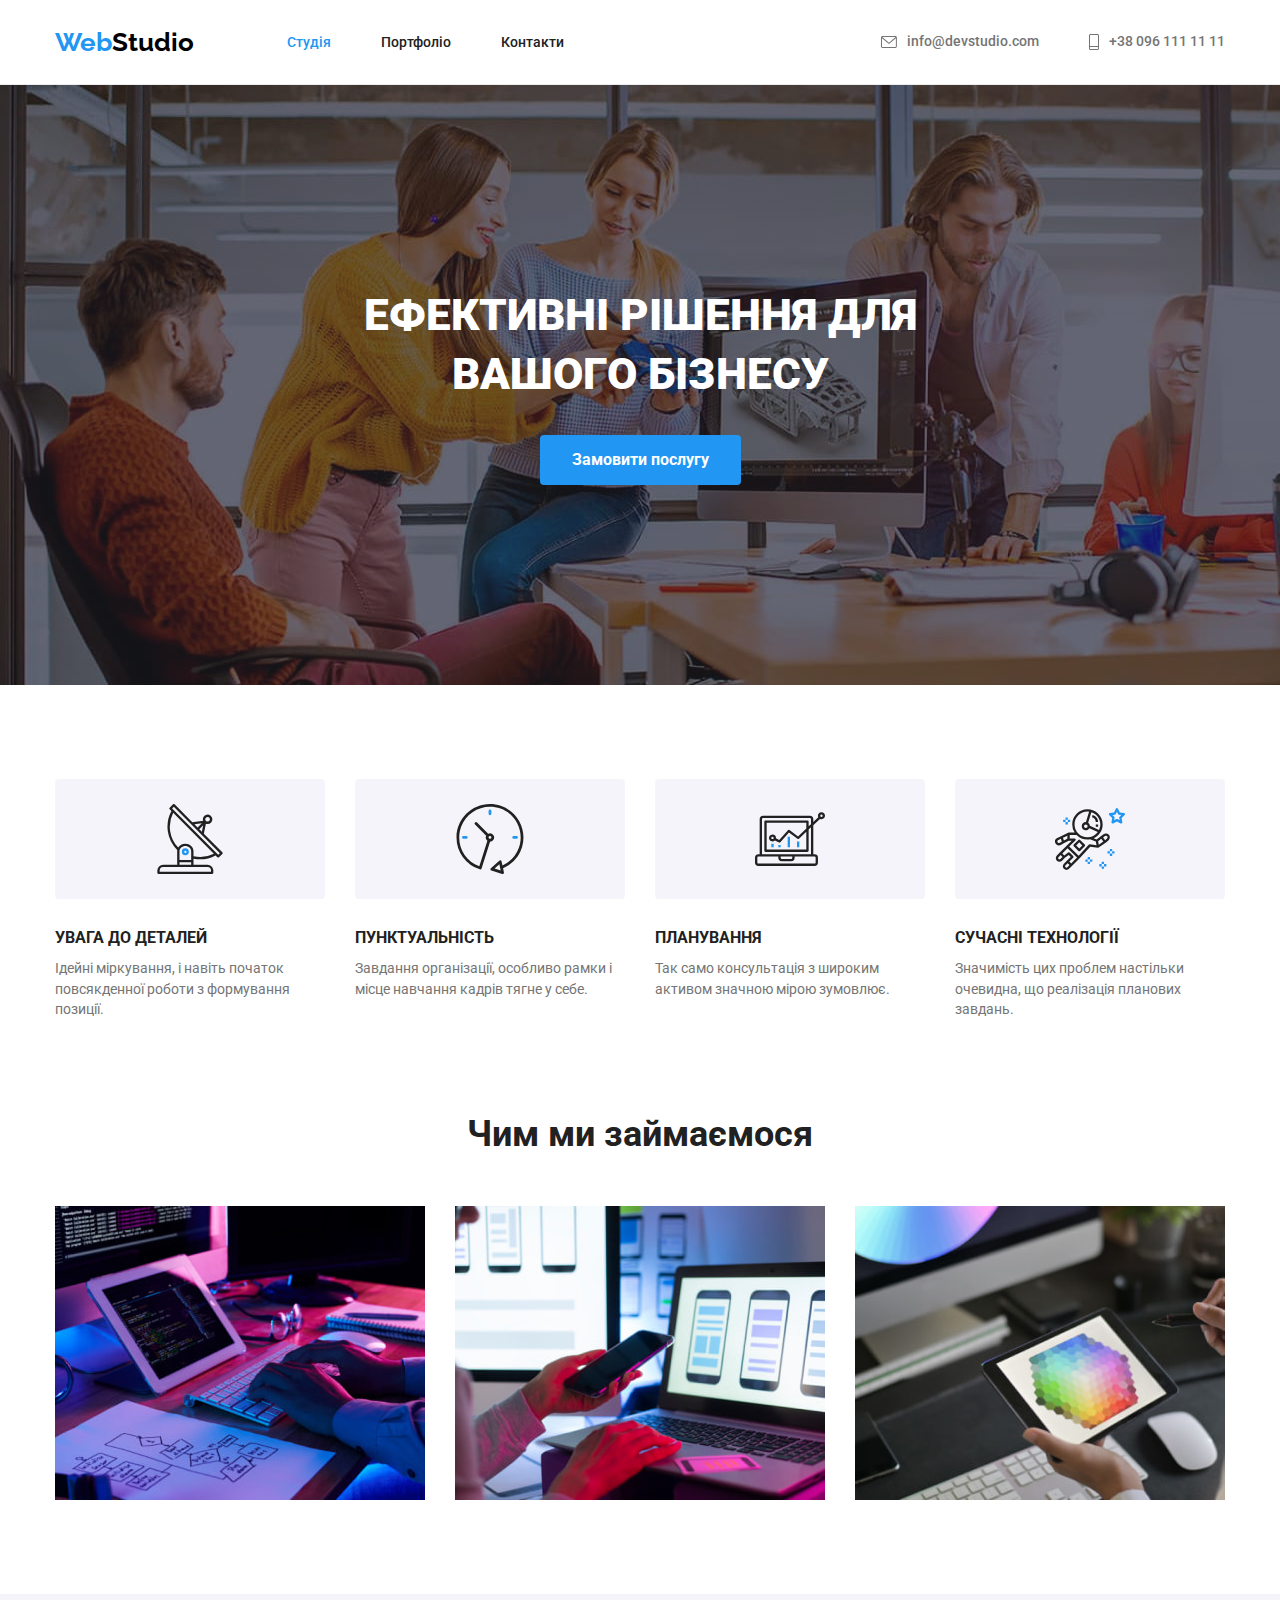
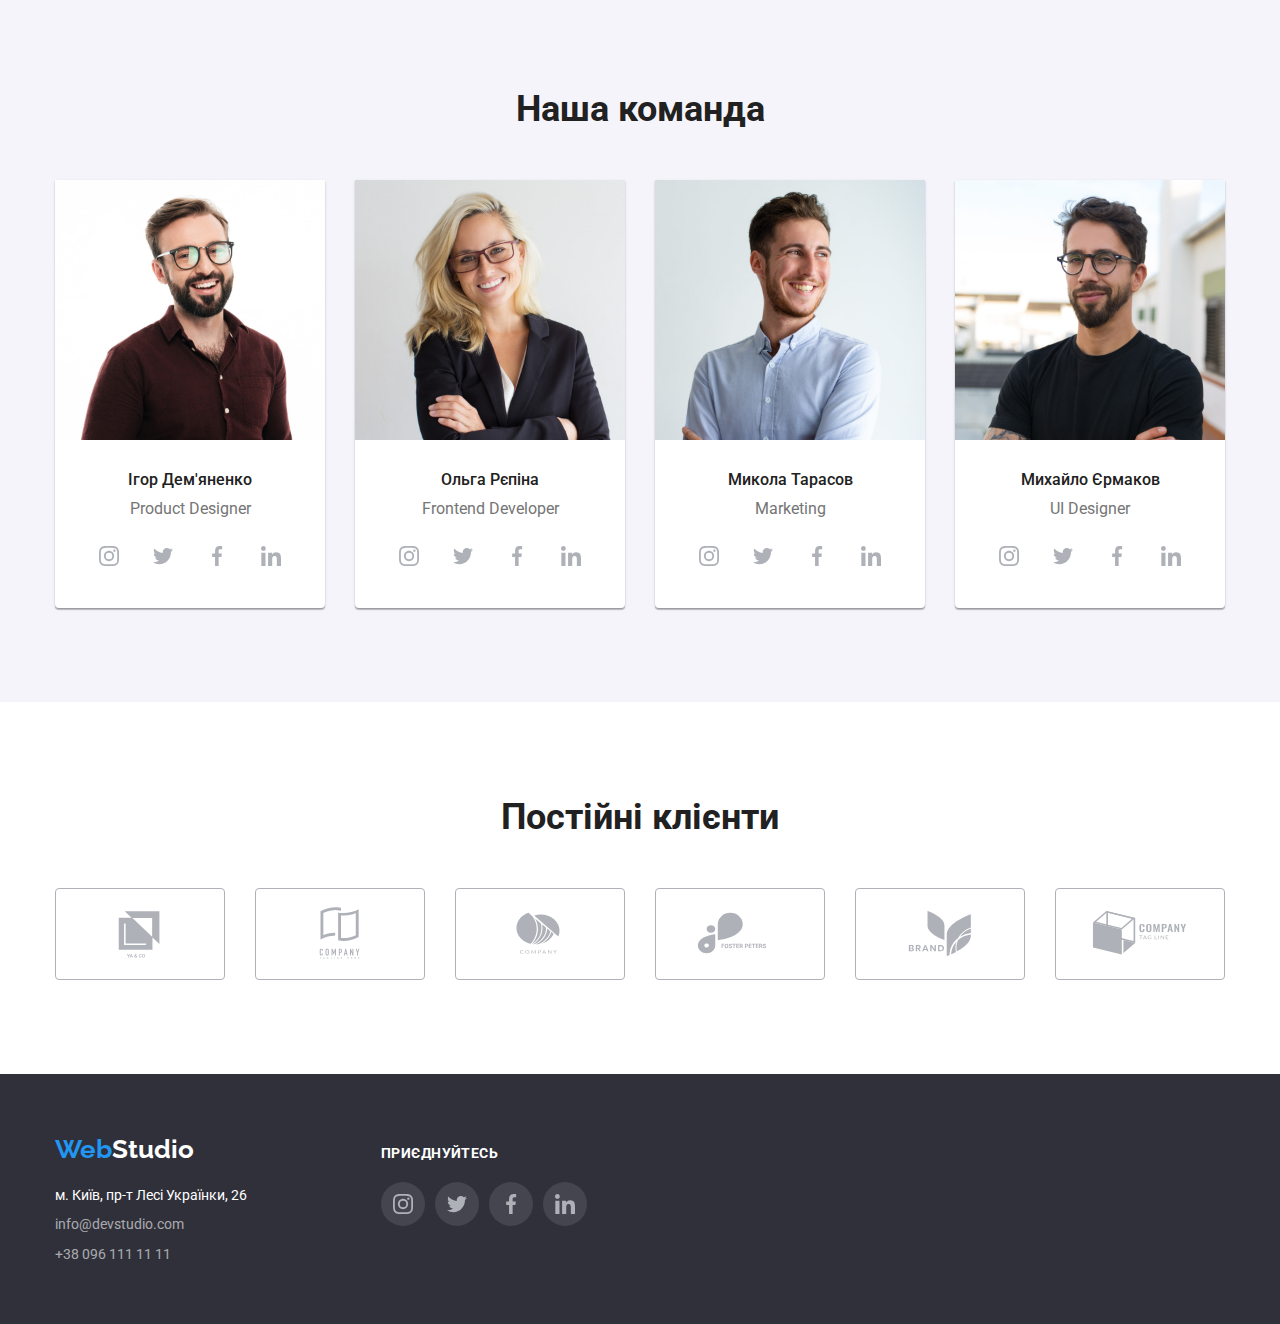
==== commit 1e3bf886: "готова 4 домашка" ====
--- a/index.html
+++ b/index.html
@@ -18,34 +18,44 @@
     <link rel="stylesheet" href="./css/styles.css" />
   </head>
   <body>
+    <!-- шапка -->
     <header class="page-header">
       <div class="container">
         <nav>
           <div class="nav-box">
-          <!-- лого в хедері -->
-          <div class="logo">
-            <a class="link" href="./index.html">
-            <span class="logo-blue" lang="en">Web</span>
-            <span class="logo-black" lang="en">Studio</span>
-            </a>
-          </div>
-            
-          <ul class="site-nav list">
+            <!-- лого в хедері -->
+            <div class="logo">
+              <a class="link" href="./index.html">
+                <span class="logo-blue" lang="en">Web</span
+                ><span class="logo-black" lang="en">Studio</span>
+              </a>
+            </div>
             <!-- навігаційне меню -->
-            <li class="header-link"><a class="link actual" href="./index.html">Студія</a></li>
-            <li class="header-link"><a class="link" href="./portfolio.html">Портфоліо</a></li>
-            <li class="header-link"><a class="link" href="">Контакти</a></li>
-          </ul>
+            <ul class="site-nav list">
+              <li class="header-link"><a class="link actual" href="./index.html">Студія</a></li>
+              <li class="header-link"><a class="link" href="./portfolio.html">Портфоліо</a></li>
+              <li class="header-link"><a class="link" href="">Контакти</a></li>
+            </ul>
           </div>
         </nav>
 
         <!-- контакти в шапці -->
         <ul class="header-contacts list">
           <li class="header-link">
-            <a class="link" href="mailto:info@devstudio.com">info@devstudio.com</a>
+            <a class="contacts-link link" href="mailto:info@devstudio.com">
+              <svg class="contacts-icon" width="16" height="12">
+                <use href="./images/symbol-defs.svg#icon-mail"></use>
+              </svg>
+              info@devstudio.com</a
+            >
           </li>
           <li class="header-link">
-            <a class="link" href="tel:+380961111111">+38 096 111 11 11</a>
+            <a class="contacts-link link" href="tel:+380961111111">
+              <svg class="contacts-icon" width="10" height="16">
+                <use href="./images/symbol-defs.svg#icon-tel"></use>
+              </svg>
+              +38 096 111 11 11</a
+            >
           </li>
         </ul>
       </div>
@@ -68,18 +78,38 @@
           <h2 class="section-title visually-hidden">Особливості</h2>
           <ul class="features-list list">
             <li class="feature-items">
+              <div class="feature-icons">
+                <svg class="feature-icon" width="70" height="70">
+                  <use href="./images/symbol-defs.svg#icon-antenna"></use>
+                </svg>
+              </div>
               <h3 class="title">Увага до деталей</h3>
               <p>Ідейні міркування, і навіть початок повсякденної роботи з формування позиції.</p>
             </li>
             <li class="feature-items">
+              <div class="feature-icons">
+                <svg class="feature-icon" width="70" height="70">
+                  <use href="./images/symbol-defs.svg#icon-clock"></use>
+                </svg>
+              </div>
               <h3 class="title">Пунктуальність</h3>
               <p>Завдання організації, особливо рамки і місце навчання кадрів тягне у себе.</p>
             </li>
             <li class="feature-items">
+              <div class="feature-icons">
+                <svg class="feature-icon" width="70" height="70">
+                  <use href="./images/symbol-defs.svg#icon-diagram"></use>
+                </svg>
+              </div>
               <h3 class="title">Планування</h3>
               <p>Так само консультація з широким активом значною мірою зумовлює.</p>
             </li>
             <li class="feature-items">
+              <div class="feature-icons">
+                <svg class="feature-icon" width="70" height="70">
+                  <use href="./images/symbol-defs.svg#icon-astronaut"></use>
+                </svg>
+              </div>
               <h3 class="title">Сучасні технології</h3>
               <p>Значимість цих проблем настільки очевидна, що реалізація планових завдань.</p>
             </li>
@@ -119,11 +149,87 @@
               />
               <h3 class="title">Ігор Дем'яненко</h3>
               <p class="text" lang="en">Product Designer</p>
+              <ul class="social-list list">
+                <li class="social-items">
+                  <a class="social-link link" href="#">
+                    <div class="circle">
+                      <svg class="social-icon" width="20" height="20">
+                        <use href="./images/symbol-defs.svg#icon-instagram"></use>
+                      </svg>
+                    </div>
+                  </a>
+                </li>
+                <li class="social-items">
+                  <a class="social-link link" href="#">
+                    <div class="circle">
+                      <svg class="social-icon" width="20" height="20">
+                        <use href="./images/symbol-defs.svg#icon-twitter"></use>
+                      </svg>
+                    </div>
+                  </a>
+                </li>
+                <li class="social-items">
+                  <a class="social-link link" href="#">
+                    <div class="circle">
+                      <svg class="social-icon" width="20" height="20">
+                        <use href="./images/symbol-defs.svg#icon-facebook"></use>
+                      </svg>
+                    </div>
+                  </a>
+                </li>
+                <li class="social-items">
+                  <a class="social-link link" href="#">
+                    <div class="circle">
+                      <svg class="social-icon" width="20" height="20">
+                        <use href="./images/symbol-defs.svg#icon-linkedin"></use>
+                      </svg>
+                    </div>
+                  </a>
+                </li>
+              </ul>
             </li>
             <li class="team-cards">
               <img class="team-img" src="./images/olhariepina.jpg" alt="Ольга Рєпіна" width="270" />
               <h3 class="title">Ольга Рєпіна</h3>
               <p class="text" lang="en">Frontend Developer</p>
+              <ul class="social-list list">
+                <li class="social-items">
+                  <a class="social-link link" href="#">
+                    <div class="circle">
+                      <svg class="social-icon" width="20" height="20">
+                        <use href="./images/symbol-defs.svg#icon-instagram"></use>
+                      </svg>
+                    </div>
+                  </a>
+                </li>
+                <li class="social-items">
+                  <a class="social-link link" href="#">
+                    <div class="circle">
+                      <svg class="social-icon" width="20" height="20">
+                        <use href="./images/symbol-defs.svg#icon-twitter"></use>
+                      </svg>
+                    </div>
+                  </a>
+                </li>
+                <li class="social-items">
+                  <a class="social-link link" href="#">
+                    <div class="circle">
+                      <svg class="social-icon" width="20" height="20">
+                        <use href="./images/symbol-defs.svg#icon-facebook"></use>
+                      </svg>
+                    </div>
+                  </a>
+                </li>
+                <li class="social-items">
+                  <a class="social-link link" href="#">
+                    <div class="circle">
+                      <svg class="social-icon" width="20" height="20">
+                        <use href="./images/symbol-defs.svg#icon-linkedin"></use>
+                      </svg>
+                    </div>
+                  </a>
+                </li>
+              </ul>
             </li>
             <li class="team-cards">
               <img
@@ -134,6 +240,44 @@
               />
               <h3 class="title">Микола Тарасов</h3>
               <p class="text" lang="en">Marketing</p>
+              <ul class="social-list list">
+                <li class="social-items">
+                  <a class="social-link link" href="#">
+                    <div class="circle">
+                      <svg class="social-icon" width="20" height="20">
+                        <use href="./images/symbol-defs.svg#icon-instagram"></use>
+                      </svg>
+                    </div>
+                  </a>
+                </li>
+                <li class="social-items">
+                  <a class="social-link link" href="#">
+                    <div class="circle">
+                      <svg class="social-icon" width="20" height="20">
+                        <use href="./images/symbol-defs.svg#icon-twitter"></use>
+                      </svg>
+                    </div>
+                  </a>
+                </li>
+                <li class="social-items">
+                  <a class="social-link link" href="#">
+                    <div class="circle">
+                      <svg class="social-icon" width="20" height="20">
+                        <use href="./images/symbol-defs.svg#icon-facebook"></use>
+                      </svg>
+                    </div>
+                  </a>
+                </li>
+                <li class="social-items">
+                  <a class="social-link link" href="#">
+                    <div class="circle">
+                      <svg class="social-icon" width="20" height="20">
+                        <use href="./images/symbol-defs.svg#icon-linkedin"></use>
+                      </svg>
+                    </div>
+                  </a>
+                </li>
+              </ul>
             </li>
             <li class="team-cards">
               <img
@@ -144,42 +288,185 @@
               />
               <h3 class="title">Михайло Єрмаков</h3>
               <p class="text" lang="en">UI Designer</p>
+              <ul class="social-list list">
+                <li class="social-items">
+                  <a class="social-link link" href="#">
+                    <div class="circle">
+                      <svg class="social-icon" width="20" height="20">
+                        <use href="./images/symbol-defs.svg#icon-instagram"></use>
+                      </svg>
+                    </div>
+                  </a>
+                </li>
+                <li class="social-items">
+                  <a class="social-link link" href="#">
+                    <div class="circle">
+                      <svg class="social-icon" width="20" height="20">
+                        <use href="./images/symbol-defs.svg#icon-twitter"></use>
+                      </svg>
+                    </div>
+                  </a>
+                </li>
+                <li class="social-items">
+                  <a class="social-link link" href="#">
+                    <div class="circle">
+                      <svg class="social-icon" width="20" height="20">
+                        <use href="./images/symbol-defs.svg#icon-facebook"></use>
+                      </svg>
+                    </div>
+                  </a>
+                </li>
+                <li class="social-items">
+                  <a class="social-link link" href="#">
+                    <div class="circle">
+                      <svg class="social-icon" width="20" height="20">
+                        <use href="./images/symbol-defs.svg#icon-linkedin"></use>
+                      </svg>
+                    </div>
+                  </a>
+                </li>
+              </ul>
             </li>
           </ul>
         </div>
+      </section>
+
+      <!-- Постійні клієнти -->
+      <section class="section clients">
+        <h2 class="section-title">Постійні клієнти</h2>
+        <ul class="clients-list list">
+          <li class="clients-items">
+            <a class="client-link link" href="#">
+              <div class="client-box">
+                <svg class="client-icon">
+                  <use href="./images/symbol-defs.svg#icon-client-1"></use>
+                </svg>
+              </div>
+            </a>
+          </li>
+          <li class="clients-items">
+            <a class="client-link link" href="#">
+              <div class="client-box">
+                <svg class="client-icon">
+                  <use href="./images/symbol-defs.svg#icon-client-2"></use>
+                </svg>
+              </div>
+            </a>
+          </li>
+          <li class="clients-items">
+            <a class="client-link link" href="#">
+              <div class="client-box">
+                <svg class="client-icon">
+                  <use href="./images/symbol-defs.svg#icon-client-3"></use>
+                </svg>
+              </div>
+            </a>
+          </li>
+          <li class="clients-items">
+            <a class="client-link link" href="#">
+              <div class="client-box">
+                <svg class="client-icon">
+                  <use href="./images/symbol-defs.svg#icon-client-4"></use>
+                </svg>
+              </div>
+            </a>
+          </li>
+          <li class="clients-items">
+            <a class="client-link link" href="#">
+              <div class="client-box">
+                <svg class="client-icon">
+                  <use href="./images/symbol-defs.svg#icon-client-5"></use>
+                </svg>
+              </div>
+            </a>
+          </li>
+          <li class="clients-items">
+            <a class="client-link link" href="#">
+              <div class="client-box">
+                <svg class="client-icon">
+                  <use href="./images/symbol-defs.svg#icon-client-6"></use>
+                </svg>
+              </div>
+            </a>
+          </li>
+        </ul>
       </section>
     </main>
 
     <!-- Підвал -->
     <footer class="page-footer">
       <div class="container">
-        <div class="logo">
-          <a class="link" href="./index.html">
-            <span class="logo-blue" lang="en">Web</span>
-            <span class="logo-white" lang="en">Studio</span>
-          </a>
-        </div>
-
-        <!-- контакти в підвалі -->
-        <address class="footer-contacts">
-          <ul class="list">
-            <li class="footer-contacts-item">
-              <a
-                class="link map"
-                href="https://goo.gl/maps/V94aspMxWCVMp6bf6"
-                target="_blank"
-                rel="noopener noreferrer"
-                >м. Київ, пр-т Лесі Українки, 26</a
-              >
-            </li>
-            <li class="footer-contacts-item">
-              <a class="link" href="mailto:info@devstudio.com">info@devstudio.com</a>
-            </li>
-            <li class="footer-contacts-item">
-              <a class="link" href="tel:+380961111111">+38 096 111 11 11</a>
+        <div>
+          <div class="logo">
+            <a class="link" href="./index.html">
+              <span class="logo-blue" lang="en">Web</span
+              ><span class="logo-white" lang="en">Studio</span>
+            </a>
+          </div>
+          <!-- контакти в підвалі -->
+          <address class="footer-contacts">
+            <ul class="list">
+              <li class="footer-contacts-item">
+                <a
+                  class="link map"
+                  href="https://goo.gl/maps/V94aspMxWCVMp6bf6"
+                  target="_blank"
+                  rel="noopener noreferrer"
+                  >м. Київ, пр-т Лесі Українки, 26</a
+                >
+              </li>
+              <li class="footer-contacts-item">
+                <a class="link" href="mailto:info@devstudio.com">info@devstudio.com</a>
+              </li>
+              <li class="footer-contacts-item">
+                <a class="link" href="tel:+380961111111">+38 096 111 11 11</a>
+              </li>
+            </ul>
+          </address>
+        </div>
+
+        <!-- соцмережі в підвалі -->
+        <div class="footer-social">
+          <h3 class="title">приєднуйтесь</h3>
+          <ul class="social-list list">
+            <li class="social-items">
+              <a class="social-link link" href="#">
+                <div class="circle">
+                  <svg class="social-icon" width="20" height="20">
+                    <use href="./images/symbol-defs.svg#icon-instagram"></use>
+                  </svg>
+                </div>
+              </a>
+            </li>
+            <li class="social-items">
+              <a class="social-link link" href="#">
+                <div class="circle">
+                  <svg class="social-icon" width="20" height="20">
+                    <use href="./images/symbol-defs.svg#icon-twitter"></use>
+                  </svg>
+                </div>
+              </a>
+            </li>
+            <li class="social-items">
+              <a class="social-link link" href="#">
+                <div class="circle">
+                  <svg class="social-icon" width="20" height="20">
+                    <use href="./images/symbol-defs.svg#icon-facebook"></use>
+                  </svg>
+                </div>
+              </a>
+            </li>
+            <li class="social-items">
+              <a class="social-link link" href="#">
+                <div class="circle">
+                  <svg class="social-icon" width="20" height="20">
+                    <use href="./images/symbol-defs.svg#icon-linkedin"></use>
+                  </svg>
+                </div>
+              </a>
             </li>
           </ul>
-        </address>
+        </div>
       </div>
     </footer>
   </body>
--- a/css/styles.css
+++ b/css/styles.css
@@ -10,6 +10,7 @@
   --bg-color-dark: #2f303a;
   --team-cards-bg-color: #ffffff;
   --exemple-border-color: #eeeeee;
+  --primary-icon-color: #afb1b8;
 }
 
 /* reset basic styles*/
@@ -65,12 +66,18 @@
   padding: 0 15px;
 }
 
+.contacts-icon {
+  fill: var(--primary-text-color);
+  margin-right: 10px;
+}
+
 /* logo styles */
 .logo {
   font-family: 'Raleway', sans-serif;
   font-weight: 700;
   font-size: 26px;
   line-height: 1.19;
+  margin-right: 93px;
 }
 .logo-blue {
   color: var(--primary-accent-color);
@@ -86,9 +93,6 @@
 .nav-box {
   display: flex;
   align-items: center;
-}
-.logo .link {
-  margin-right: 93px;
 }
 .site-nav .link,
 .header-contacts .link {
@@ -99,7 +103,9 @@
   color: var(--title-text-color);
 }
 .header-contacts .link {
+  display: flex;
   color: var(--primary-text-color);
+  align-items: center;
 }
 .site-nav .link:hover,
 .site-nav .link:focus,
@@ -107,14 +113,20 @@
 .header-contacts .link:focus {
   color: var(--primary-accent-color);
 }
+.header-link:hover .contacts-icon,
+.header-link:focus .contacts-icon {
+fill: var(--primary-accent-color);
+}
 .link.actual {
   color: var(--primary-accent-color);
 }
+.page-header {
+  border-bottom: #ececec solid 1px;
+}
 .page-header .container {
   display: flex;
   justify-content: space-between;
   align-items: center;
-  border-bottom: #ececec solid 1px;
 }
 .site-nav.list,
 .header-contacts.list {
@@ -128,6 +140,10 @@
 /* hero styles */
 .section.hero {
   background-color: var(--bg-color-dark);
+  background-image: linear-gradient(rgba(47, 48, 58, 0.4), rgba(47, 48, 58, 0.4)),
+    url(../images/hero-bg.jpg);
+  background-size: cover;
+
   text-align: center;
   padding: 0;
 }
@@ -190,6 +206,15 @@
 }
 
 /* features styles */
+.feature-icons {
+  background-color: var(--bg-color-light);
+  height: 120px;
+  border-radius: 4px;
+  margin-bottom: 30px;
+  display: flex;
+  align-items: center;
+  justify-content: center;
+}
 .features-list .title {
   color: var(--title-text-color);
   font-weight: 700;
@@ -242,16 +267,73 @@
   background-color: var(--team-cards-bg-color);
   text-align: center;
   padding-bottom: 30px;
-  border-bottom-left-radius: 4px;
-  border-bottom-right-radius: 4px;
-  box-shadow: 0px 4px 4px rgba(0, 0, 0, 0.25);
+  box-shadow: 0px 1px 3px rgba(0, 0, 0, 0.12), 0px 1px 1px rgba(0, 0, 0, 0.14),
+    0px 2px 1px rgba(0, 0, 0, 0.2);
+  border-radius: 0px 0px 4px 4px;
 }
 .team-cards .team-img {
   margin-bottom: 30px;
 }
 .team-cards .title {
-  text-align: center;
   margin-bottom: 10px;
+}
+.team-cards .text {
+  margin-bottom: 16px;
+}
+.social-list {
+  display: flex;
+  gap: 10px;
+  justify-content: center;
+}
+
+.circle {
+  width: 44px;
+  height: 44px;
+  border-radius: 50%;
+  display: flex;
+}
+.social-icon {
+  fill: var(--primary-icon-color);
+  margin: auto;
+}
+
+.social-link:hover .circle,
+.social-link:focus .circle {
+  background-color: var(--primary-accent-color);
+}
+.social-link:hover .social-icon,
+.social-link:focus .social-icon {
+  fill: var(--secondary-accent-color);
+}
+
+/* clients styles */
+.clients-list {
+  display: flex;
+  justify-content: center;
+  gap: 30px;
+  flex-wrap: wrap;
+}
+.client-box {
+  display: flex;
+  align-items: center;
+  justify-content: center;
+  width: 170px;
+  height: 92px;
+  border: 1px solid #afb1b8;
+  border-radius: 4px;
+}
+.client-icon {
+  width: 106px;
+  height: 60px;
+  fill: var(--primary-icon-color);
+}
+.client-link:hover .client-box,
+.client-link:focus .client-box {
+  border-color: var(--primary-accent-color);
+}
+.client-link:hover .client-icon,
+.client-link:focus .client-icon {
+  fill: var(--primary-accent-color);
 }
 
 /* portfolio styles */
@@ -269,6 +351,8 @@
 .filter-button:focus {
   background-color: var(--primary-accent-color);
   color: var(--secondary-accent-color);
+  box-shadow: 0px 3px 1px rgba(0, 0, 0, 0.1), 0px 1px 2px rgba(0, 0, 0, 0.08),
+    0px 2px 2px rgba(0, 0, 0, 0.12);
 }
 .filter-button.actual-filter {
   background-color: var(--primary-accent-color);
@@ -291,15 +375,15 @@
   width: 370px;
   border: var(--exemple-border-color) solid 1px;
 }
+.exemple:hover {
+  box-shadow: 0px 1px 1px rgba(0, 0, 0, 0.12), 0px 4px 4px rgba(0, 0, 0, 0.06),
+    1px 4px 6px rgba(0, 0, 0, 0.16);
+}
 .exemple-list {
   display: flex;
   gap: 30px;
   flex-wrap: wrap;
 }
-
-/* .exemple:not(:nth-last-child(-n+3)) {
-  margin-bottom: 30px;
-} */
 .exemple-img {
   width: 100%;
   margin-bottom: 20px;
@@ -324,6 +408,9 @@
   background-color: var(--bg-color-dark);
   padding: 60px 0;
 }
+.page-footer .container {
+  display: flex;
+}
 .page-footer .logo {
   margin-bottom: 20px;
 }
@@ -346,6 +433,22 @@
 .link.map {
   color: var(--secondary-accent-color);
 }
-.link.no-margin {
-  margin: 0;
-}+.logo.no-margin {
+  margin-right: 0px;
+}
+.footer-social {
+  margin: 12px 0 0 94px;
+}
+.footer-social .title {
+  font-family: 'Roboto';
+  font-weight: 700;
+  font-size: 14px;
+  line-height: 1.14;
+  letter-spacing: 0.03em;
+  text-transform: uppercase;
+  color: var(--secondary-accent-color);
+  margin-bottom: 20px;
+}
+.footer-social .circle {
+  background-color: rgba(255, 255, 255, 0.1);
+}
